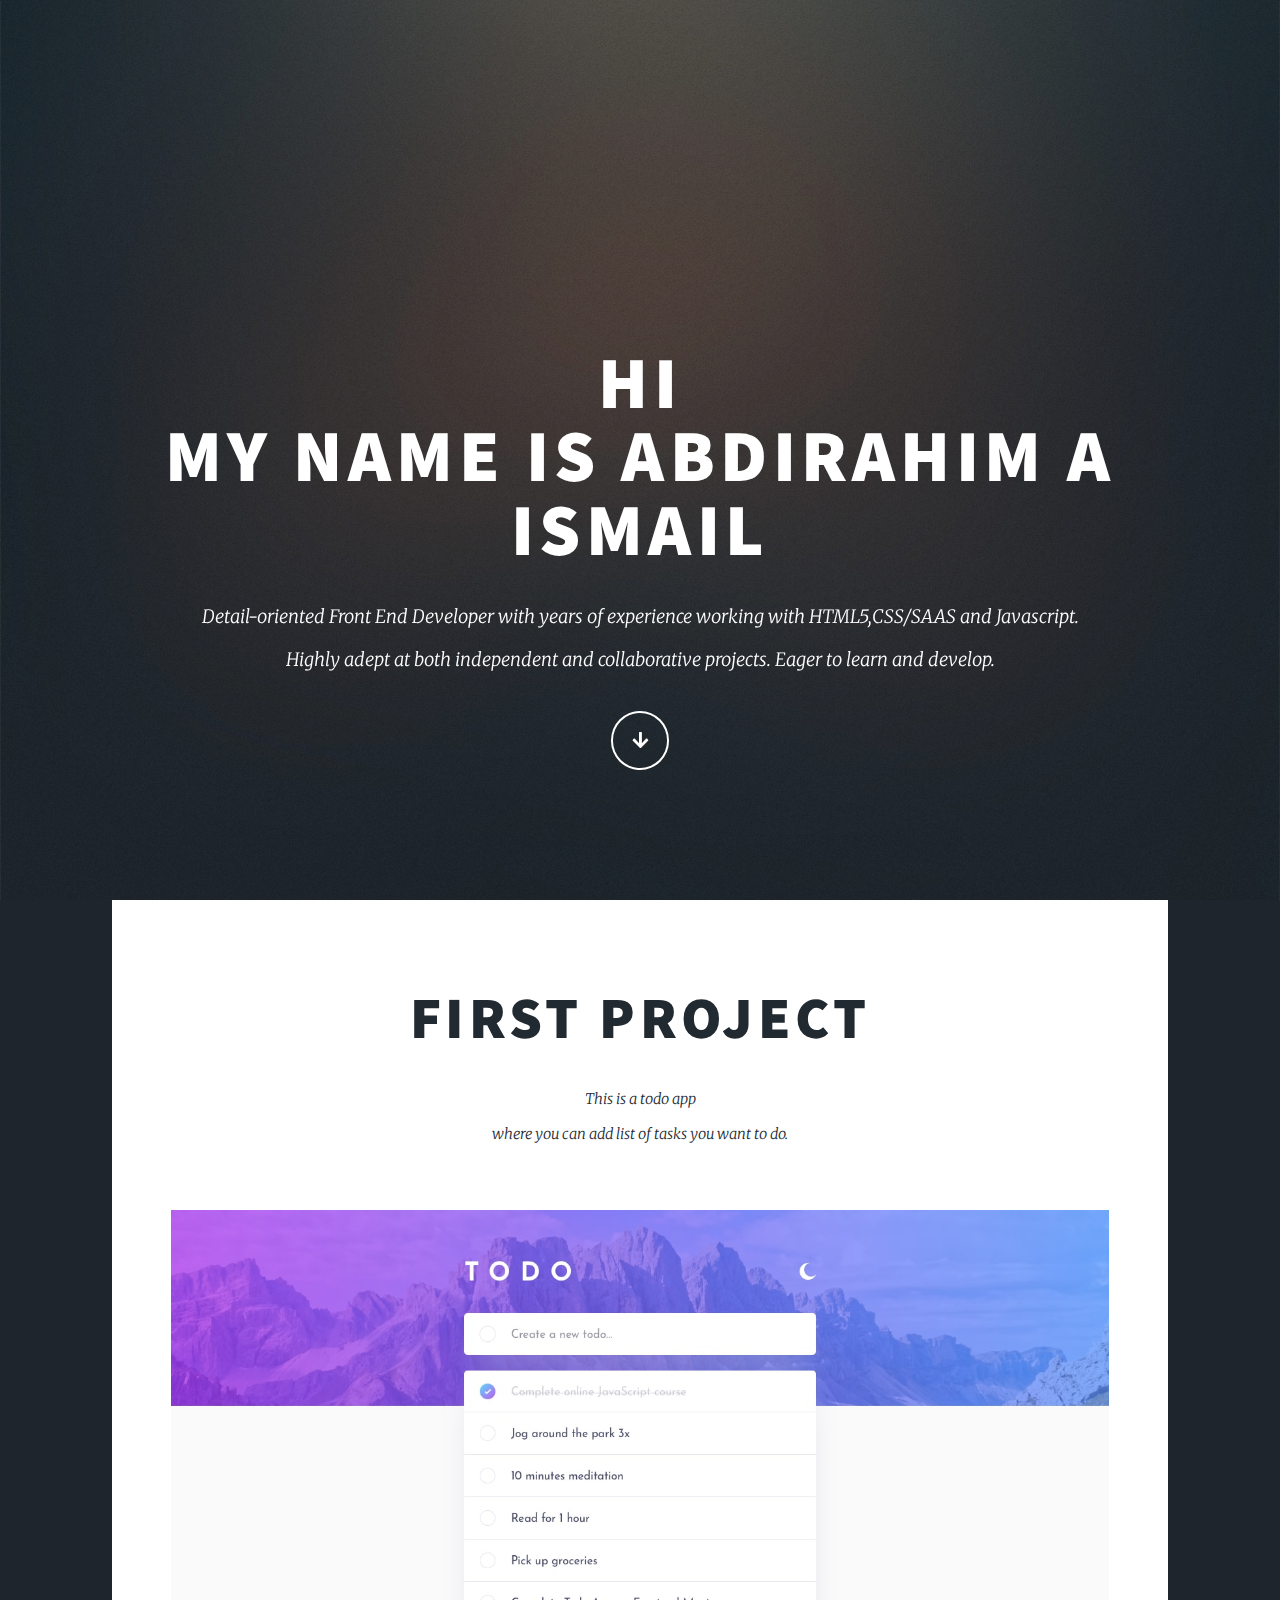
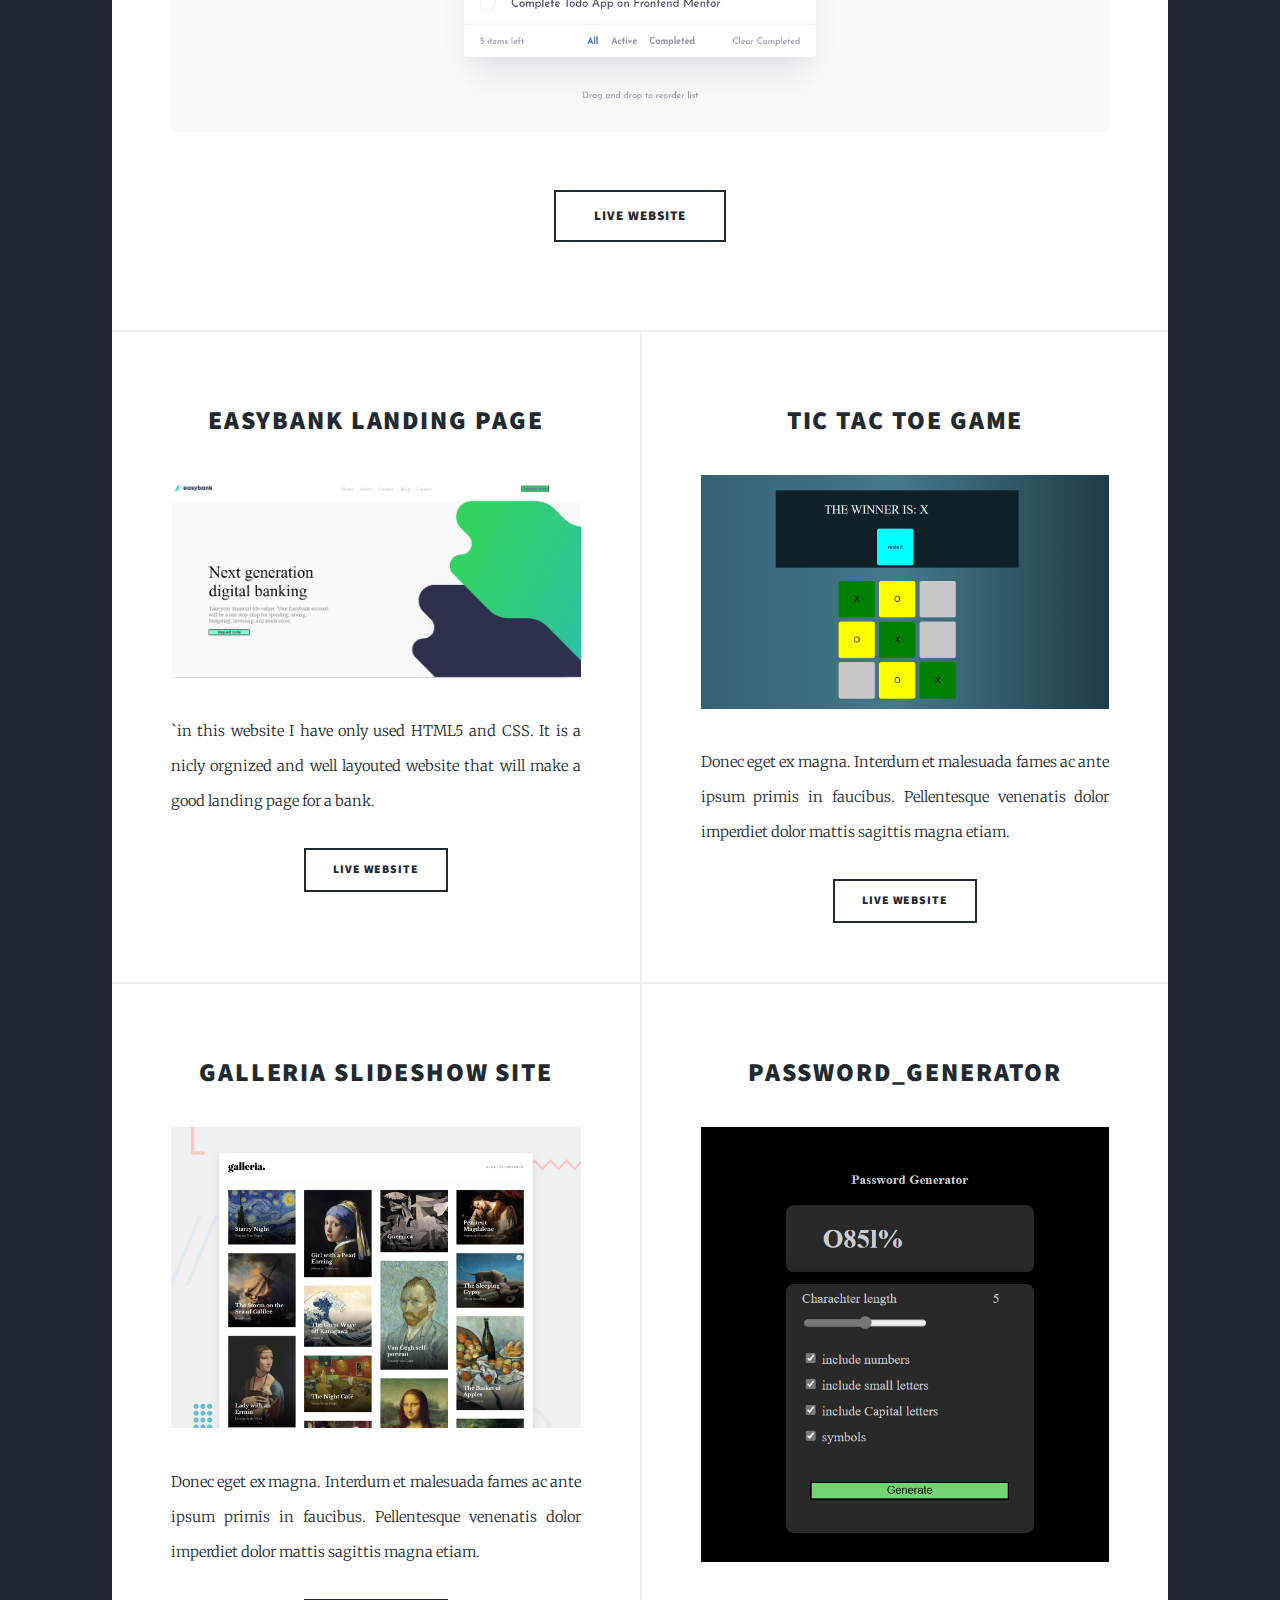
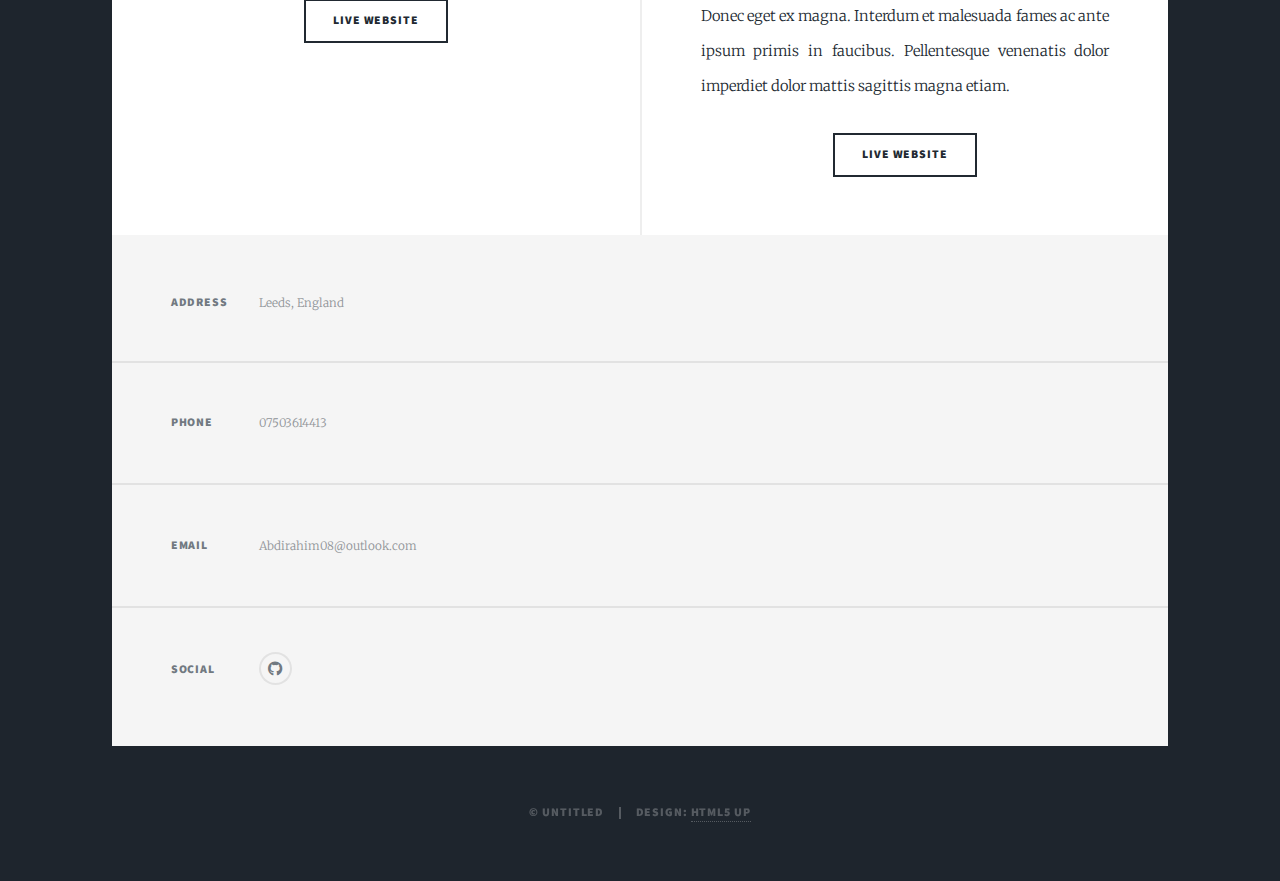
==== index.html @ bfe66432 "first comment" ====
<!DOCTYPE HTML>

<html>
	<head>
		<title>Abdirahim protfolio</title>
		<meta charset="utf-8" />
		<meta name="viewport" content="width=device-width, initial-scale=1, user-scalable=no" />
		<link rel="stylesheet" href="assets/css/main.css" />
		<noscript><link rel="stylesheet" href="assets/css/noscript.css" /></noscript>
		<link rel="stylesheet" href="/galleria-slideshow-site/lightbox.min.css">
		<script src="/galleria-slideshow-site/lightbox-plus-jquery.min.js"></script>
	</head>
	<body class="is-preload">

		<!-- Wrapper -->
			<div id="wrapper" class="fade-in">

				<!-- Intro -->
					<div id="intro">
						<h1>Hi<br/> my name is Abdirahim A Ismail
						</h1>
						<p> Detail-oriented Front End Developer with years of experience working with HTML5,CSS/SAAS and Javascript.<br>
							Highly adept at both independent and collaborative projects. Eager to learn and develop.</p>
						<ul class="actions">
							<li><a href="#header" class="button icon solid solo fa-arrow-down scrolly">Continue</a></li>
						</ul>
					</div>

				<!-- Header -->
					<header id="header">
						<a href="index.html" class="logo">Personal Project</a>
					</header>

				<!-- Nav -->
					<!-- <nav id="nav">
						<ul class="links">
							<li class="active"><a href="index.html">This is Massively</a></li>
							
						</ul>
						<ul class="icons">
							
							<li><a href="#" class="icon brands fa-github"><span class="label">GitHub</span></a></li>
						</ul>
					</nav> -->

				<!-- Main -->
					<div id="main">

						<!-- Featured Post -->
							<article class="post featured">
								<header class="major">
									
									<h2><a href= "/Todolist-app/index.html">First Project</a></h2>
									<p>This is a todo app <br> where you can add list of tasks you want to do.
										</p>
								</header>
								<a href= "/Todolist-app/index.html" class="image main"><img src="/Todolist-app/design/desktop-design-light.jpg" alt="" /></a>
								<ul class="actions special">
									<li><a href="/Todolist-app/index.html" class="button large">LIVE WEBSITE</a></li>
								</ul>
							</article>

						<!-- Posts -->
							<section class="posts">
								<article>
									<header>
										<span class="date"></span>
										<h2><a href="/easybank-landing-page-master/index.html">Easybank landing page</a></h2>
									</header>
									<a href="/easybank-landing-page-master/index.html" class="image fit"><img src="/easybanl-landing-img.png" alt="" /></a>
									<p>`in this website I have only used HTML5 and CSS. It is a nicly orgnized and well layouted website that will make a good landing page for a bank.</p>
									<ul class="actions special">
										<li><a href="/easybank-landing-page-master/index.html" class="button">LIVE WEBSITE</a></li>
									</ul>
								</article>

								<article>
									<header>
										<span class="date"></span>
										<h2><a href="/Tic-tac-toe/index.html">TIC TAC TOE GAME</a></h2>
									</header>
									<a href="/Tic-tac-toe/index.html" class="image fit"><img src="/tic-tac-toe-img.png" alt="" /></a>
									<p>Donec eget ex magna. Interdum et malesuada fames ac ante ipsum primis in faucibus. Pellentesque venenatis dolor imperdiet dolor mattis sagittis magna etiam.</p>
									<ul class="actions special">
										<li><a href="/Tic-tac-toe/index.html" class="button">LIVE WEBSITE</a></li>
									</ul>
								</article>

								<article>
									<header>
										<span class="date"></span>
										<h2><a href="/galleria-slideshow-site/galleria-slideshow-site/starter-code/index.html"> galleria slideshow site
										</a></h2>
									</header>
									<a href="/galleria-slideshow-site/galleria-slideshow-site/starter-code/index.html" class="image fit"><img src="/galleria-slideshow-site/galleria-slideshow-site/preview.jpg" alt="" /></a>
									<p>Donec eget ex magna. Interdum et malesuada fames ac ante ipsum primis in faucibus. Pellentesque venenatis dolor imperdiet dolor mattis sagittis magna etiam.</p>
									<ul class="actions special">
										<li><a href="/galleria-slideshow-site/galleria-slideshow-site/starter-code/index.html" class="button">LIVE WEBSITE</a></li>
									</ul>
								</article>
								<article>
									<header>
										<span class="date"></span>
										<h2><a href="/Password_Generator/index.html">Password_Generator</a></h2>
									</header>
									<a href="/Password_Generator/index.html" class="image fit"><img src="/passwordgen_img.png" alt="" /></a>
									<p>Donec eget ex magna. Interdum et malesuada fames ac ante ipsum primis in faucibus. Pellentesque venenatis dolor imperdiet dolor mattis sagittis magna etiam.</p>
									<ul class="actions special">
										<li><a href="/Password_Generator/index.html" class="button">LIVE WEBSITE</a></li>
									</ul>
								</article>
								<!-- <article>
									<header>
										<span class="date">April 11, 2017</span>
										<h2><a href="#">Odio magna<br />
										sed consectetur</a></h2>
									</header>
									<a href="#" class="image fit"><img src="images/pic06.jpg" alt="" /></a>
									<p>Donec eget ex magna. Interdum et malesuada fames ac ante ipsum primis in faucibus. Pellentesque venenatis dolor imperdiet dolor mattis sagittis magna etiam.</p>
									<ul class="actions special">
										<li><a href="#" class="button">LIVE WEBSITE</a></li>
									</ul>
								</article>
								<article>
									<header>
										<span class="date">April 7, 2017</span>
										<h2><a href="#">Augue lorem<br />
										primis vestibulum</a></h2>
									</header>
									<a href="#" class="image fit"><img src="images/pic07.jpg" alt="" /></a>
									<p>Donec eget ex magna. Interdum et malesuada fames ac ante ipsum primis in faucibus. Pellentesque venenatis dolor imperdiet dolor mattis sagittis magna etiam.</p>
									<ul class="actions special">
										<li><a href="#" class="button">LIVE WEBSITE</a></li>
									</ul>
								</article> -->
							</section>

						

					</div>

				<!-- Footer -->
					<footer id="footer">
						
						<section class="split contact">
							<section class="alt">
								<h3>Address</h3>
								<p>Leeds, England</p>
							</section>
							<section>
								<h3>Phone</h3>
								<p>07503614413</p>
							</section>
							<section>
								<h3>Email</h3>
								<p>Abdirahim08@outlook.com</p>
							</section>
							<section>
								<h3>Social</h3>
								<ul class="icons alt">
									<li><a href="#" class="icon brands alt fa-github"><span class="label">GitHub</span></a></li>
								</ul>
							</section>
						</section>
					</footer>

				<!-- Copyright -->
					<div id="copyright">
						<ul><li>&copy; Untitled</li><li>Design: <a href="https://html5up.net">HTML5 UP</a></li></ul>
					</div>

			</div>

		<!-- Scripts -->
			<script src="assets/js/jquery.min.js"></script>
			<script src="assets/js/jquery.scrollex.min.js"></script>
			<script src="assets/js/jquery.scrolly.min.js"></script>
			<script src="assets/js/browser.min.js"></script>
			<script src="assets/js/breakpoints.min.js"></script>
			<script src="assets/js/util.js"></script>
			<script src="assets/js/main.js"></script>

	</body>
</html>
---- assets/css/main.css ----
@import url(fontawesome-all.min.css);
@import url("https://fonts.googleapis.com/css?family=Merriweather:300,700,300italic,700italic|Source+Sans+Pro:900");

/*
	Massively by HTML5 UP
	html5up.net | @ajlkn
	Free for personal and commercial use under the CCA 3.0 license (html5up.net/license)
*/

html, body, div, span, applet, object,
iframe, h1, h2, h3, h4, h5, h6, p, blockquote,
pre, a, abbr, acronym, address, big, cite,
code, del, dfn, em, img, ins, kbd, q, s, samp,
small, strike, strong, sub, sup, tt, var, b,
u, i, center, dl, dt, dd, ol, ul, li, fieldset,
form, label, legend, table, caption, tbody,
tfoot, thead, tr, th, td, article, aside,
canvas, details, embed, figure, figcaption,
footer, header, hgroup, menu, nav, output, ruby,
section, summary, time, mark, audio, video {
	margin: 0;
	padding: 0;
	border: 0;
	font-size: 100%;
	font: inherit;
	vertical-align: baseline;}

article, aside, details, figcaption, figure,
footer, header, hgroup, menu, nav, section {
	display: block;}

body {
	line-height: 1;
}

ol, ul {
	list-style: none;
}

blockquote, q {
	quotes: none;
}

	blockquote:before, blockquote:after, q:before, q:after {
		content: '';
		content: none;
	}

table {
	border-collapse: collapse;
	border-spacing: 0;
}

body {
	-webkit-text-size-adjust: none;
}

mark {
	background-color: transparent;
	color: inherit;
}

input::-moz-focus-inner {
	border: 0;
	padding: 0;
}

input, select, textarea {
	-moz-appearance: none;
	-webkit-appearance: none;
	-ms-appearance: none;
	appearance: none;
}

/* Basic */

	@-ms-viewport {
		width: device-width;
	}

	body {
		-ms-overflow-style: scrollbar;
	}

	@media screen and (max-width: 480px) {

		html, body {
			min-width: 320px;
		}

	}

	html {
		box-sizing: border-box;
	}

	*, *:before, *:after {
		box-sizing: inherit;
	}

	body {
		background-color: #1e252d;
	}

		body.is-preload *, body.is-preload *:before, body.is-preload *:after {
			-moz-animation: none !important;
			-webkit-animation: none !important;
			-ms-animation: none !important;
			animation: none !important;
			-moz-transition: none !important;
			-webkit-transition: none !important;
			-ms-transition: none !important;
			transition: none !important;
		}

/* Type */

	html {
		font-size: 16pt;
	}

		@media screen and (max-width: 1680px) {

			html {
				font-size: 12pt;
			}

		}

		@media screen and (max-width: 1280px) {

			html {
				font-size: 11pt;
			}

		}

		@media screen and (max-width: 360px) {

			html {
				font-size: 10pt;
			}

		}

	body {
		color: #212931;
	}

	body, input, select, textarea {
		font-family: "Merriweather", Georgia, serif;
		font-weight: 300;
		font-size: 1rem;
		line-height: 2.375;
	}

	a {
		-moz-transition: color 0.2s ease-in-out, background-color 0.2s ease-in-out, border-color 0.2s ease-in-out, box-shadow 0.2s ease-in-out;
		-webkit-transition: color 0.2s ease-in-out, background-color 0.2s ease-in-out, border-color 0.2s ease-in-out, box-shadow 0.2s ease-in-out;
		-ms-transition: color 0.2s ease-in-out, background-color 0.2s ease-in-out, border-color 0.2s ease-in-out, box-shadow 0.2s ease-in-out;
		transition: color 0.2s ease-in-out, background-color 0.2s ease-in-out, border-color 0.2s ease-in-out, box-shadow 0.2s ease-in-out;
		border-bottom: dotted 1px;
		text-decoration: none;
	}

		a:hover {
			border-bottom-color: transparent;
		}

	strong, b {
		font-weight: 600;
	}

	em, i {
		font-style: italic;
	}

	p {
		text-align: justify;
		margin: 0 0 2rem 0;
	}

	h1, h2, h3, h4, h5, h6 {
		font-family: "Source Sans Pro", Helvetica, sans-serif;
		font-weight: 900;
		line-height: 1.5;
		letter-spacing: 0.075em;
		text-transform: uppercase;
		margin: 0 0 1rem 0;
	}

		h1 a, h2 a, h3 a, h4 a, h5 a, h6 a {
			border-bottom: 0;
			color: inherit;
			text-decoration: none;
		}

	h1 {
		font-size: 4rem;
		line-height: 1.1;
		margin: 0 0 2rem 0;
	}

	h2 {
		font-size: 1.75rem;
		line-height: 1.3;
		margin: 0 0 1.5rem 0;
	}

	h3 {
		font-size: 1.25rem;
		margin: 0 0 1.5rem 0;
	}

	h4 {
		font-size: 1rem;
	}

	h5 {
		font-size: 0.9rem;
	}

	h6 {
		font-size: 0.8rem;
	}

	sub {
		font-size: 0.8rem;
		position: relative;
		top: 0.5rem;
	}

	sup {
		font-size: 0.8rem;
		position: relative;
		top: -0.5rem;
	}

	blockquote {
		border-left: solid 4px;
		font-style: italic;
		margin: 0 0 2rem 0;
		padding: 0.5rem 0 0.5rem 2rem;
	}

	code {
		border: solid 2px;
		font-family: "Courier New", monospace;
		font-size: 0.9rem;
		margin: 0 0.25rem;
		padding: 0.25rem 0.65rem;
	}

	pre {
		-webkit-overflow-scrolling: touch;
		font-family: "Courier New", monospace;
		font-size: 0.9rem;
		margin: 0 0 2rem 0;
	}

		pre code {
			display: block;
			line-height: 1.75;
			padding: 1rem 1.5rem;
			overflow-x: auto;
		}

	hr {
		border: 0;
		border-bottom: solid 2px;
		margin: 3rem 0;
	}

		hr.major {
			margin: 5rem 0;
		}

	.align-left {
		text-align: left;
	}

	.align-center {
		text-align: center;
	}

	.align-right {
		text-align: right;
	}

	input, select, textarea {
		color: #212931;
	}

	a {
		color: #212931;
		border-bottom-color: rgba(33, 41, 49, 0.5);
	}

		a:hover {
			border-bottom-color: transparent;
			color: #18bfef !important;
		}

	strong, b {
		color: #212931;
	}

	h1, h2, h3, h4, h5, h6 {
		color: #212931;
	}

	blockquote {
		border-left-color: #eeeeee;
	}

	code {
		background: rgba(220, 220, 220, 0.25);
		border-color: #eeeeee;
	}

	hr {
		border-bottom-color: #eeeeee;
	}

/* Row */

	.row {
		display: flex;
		flex-wrap: wrap;
		box-sizing: border-box;
		align-items: stretch;
	}

		.row > * {
			box-sizing: border-box;
		}

		.row.gtr-uniform > * > :last-child {
			margin-bottom: 0;
		}

		.row.aln-left {
			justify-content: flex-start;
		}

		.row.aln-center {
			justify-content: center;
		}

		.row.aln-right {
			justify-content: flex-end;
		}

		.row.aln-top {
			align-items: flex-start;
		}

		.row.aln-middle {
			align-items: center;
		}

		.row.aln-bottom {
			align-items: flex-end;
		}

		.row > .imp {
			order: -1;
		}

		.row > .col-1 {
			width: 8.33333%;
		}

		.row > .off-1 {
			margin-left: 8.33333%;
		}

		.row > .col-2 {
			width: 16.66667%;
		}

		.row > .off-2 {
			margin-left: 16.66667%;
		}

		.row > .col-3 {
			width: 25%;
		}

		.row > .off-3 {
			margin-left: 25%;
		}

		.row > .col-4 {
			width: 33.33333%;
		}

		.row > .off-4 {
			margin-left: 33.33333%;
		}

		.row > .col-5 {
			width: 41.66667%;
		}

		.row > .off-5 {
			margin-left: 41.66667%;
		}

		.row > .col-6 {
			width: 50%;
		}

		.row > .off-6 {
			margin-left: 50%;
		}

		.row > .col-7 {
			width: 58.33333%;
		}

		.row > .off-7 {
			margin-left: 58.33333%;
		}

		.row > .col-8 {
			width: 66.66667%;
		}

		.row > .off-8 {
			margin-left: 66.66667%;
		}

		.row > .col-9 {
			width: 75%;
		}

		.row > .off-9 {
			margin-left: 75%;
		}

		.row > .col-10 {
			width: 83.33333%;
		}

		.row > .off-10 {
			margin-left: 83.33333%;
		}

		.row > .col-11 {
			width: 91.66667%;
		}

		.row > .off-11 {
			margin-left: 91.66667%;
		}

		.row > .col-12 {
			width: 100%;
		}

		.row > .off-12 {
			margin-left: 100%;
		}

		.row.gtr-0 {
			margin-top: 0;
			margin-left: 0rem;
		}

			.row.gtr-0 > * {
				padding: 0 0 0 0rem;
			}

			.row.gtr-0.gtr-uniform {
				margin-top: 0rem;
			}

				.row.gtr-0.gtr-uniform > * {
					padding-top: 0rem;
				}

		.row.gtr-25 {
			margin-top: 0;
			margin-left: -0.375rem;
		}

			.row.gtr-25 > * {
				padding: 0 0 0 0.375rem;
			}

			.row.gtr-25.gtr-uniform {
				margin-top: -0.375rem;
			}

				.row.gtr-25.gtr-uniform > * {
					padding-top: 0.375rem;
				}

		.row.gtr-50 {
			margin-top: 0;
			margin-left: -0.75rem;
		}

			.row.gtr-50 > * {
				padding: 0 0 0 0.75rem;
			}

			.row.gtr-50.gtr-uniform {
				margin-top: -0.75rem;
			}

				.row.gtr-50.gtr-uniform > * {
					padding-top: 0.75rem;
				}

		.row {
			margin-top: 0;
			margin-left: -1.5rem;
		}

			.row > * {
				padding: 0 0 0 1.5rem;
			}

			.row.gtr-uniform {
				margin-top: -1.5rem;
			}

				.row.gtr-uniform > * {
					padding-top: 1.5rem;
				}

		.row.gtr-150 {
			margin-top: 0;
			margin-left: -2.25rem;
		}

			.row.gtr-150 > * {
				padding: 0 0 0 2.25rem;
			}

			.row.gtr-150.gtr-uniform {
				margin-top: -2.25rem;
			}

				.row.gtr-150.gtr-uniform > * {
					padding-top: 2.25rem;
				}

		.row.gtr-200 {
			margin-top: 0;
			margin-left: -3rem;
		}

			.row.gtr-200 > * {
				padding: 0 0 0 3rem;
			}

			.row.gtr-200.gtr-uniform {
				margin-top: -3rem;
			}

				.row.gtr-200.gtr-uniform > * {
					padding-top: 3rem;
				}

		@media screen and (max-width: 1680px) {

			.row {
				display: flex;
				flex-wrap: wrap;
				box-sizing: border-box;
				align-items: stretch;
			}

				.row > * {
					box-sizing: border-box;
				}

				.row.gtr-uniform > * > :last-child {
					margin-bottom: 0;
				}

				.row.aln-left {
					justify-content: flex-start;
				}

				.row.aln-center {
					justify-content: center;
				}

				.row.aln-right {
					justify-content: flex-end;
				}

				.row.aln-top {
					align-items: flex-start;
				}

				.row.aln-middle {
					align-items: center;
				}

				.row.aln-bottom {
					align-items: flex-end;
				}

				.row > .imp-xlarge {
					order: -1;
				}

				.row > .col-1-xlarge {
					width: 8.33333%;
				}

				.row > .off-1-xlarge {
					margin-left: 8.33333%;
				}

				.row > .col-2-xlarge {
					width: 16.66667%;
				}

				.row > .off-2-xlarge {
					margin-left: 16.66667%;
				}

				.row > .col-3-xlarge {
					width: 25%;
				}

				.row > .off-3-xlarge {
					margin-left: 25%;
				}

				.row > .col-4-xlarge {
					width: 33.33333%;
				}

				.row > .off-4-xlarge {
					margin-left: 33.33333%;
				}

				.row > .col-5-xlarge {
					width: 41.66667%;
				}

				.row > .off-5-xlarge {
					margin-left: 41.66667%;
				}

				.row > .col-6-xlarge {
					width: 50%;
				}

				.row > .off-6-xlarge {
					margin-left: 50%;
				}

				.row > .col-7-xlarge {
					width: 58.33333%;
				}

				.row > .off-7-xlarge {
					margin-left: 58.33333%;
				}

				.row > .col-8-xlarge {
					width: 66.66667%;
				}

				.row > .off-8-xlarge {
					margin-left: 66.66667%;
				}

				.row > .col-9-xlarge {
					width: 75%;
				}

				.row > .off-9-xlarge {
					margin-left: 75%;
				}

				.row > .col-10-xlarge {
					width: 83.33333%;
				}

				.row > .off-10-xlarge {
					margin-left: 83.33333%;
				}

				.row > .col-11-xlarge {
					width: 91.66667%;
				}

				.row > .off-11-xlarge {
					margin-left: 91.66667%;
				}

				.row > .col-12-xlarge {
					width: 100%;
				}

				.row > .off-12-xlarge {
					margin-left: 100%;
				}

				.row.gtr-0 {
					margin-top: 0;
					margin-left: 0rem;
				}

					.row.gtr-0 > * {
						padding: 0 0 0 0rem;
					}

					.row.gtr-0.gtr-uniform {
						margin-top: 0rem;
					}

						.row.gtr-0.gtr-uniform > * {
							padding-top: 0rem;
						}

				.row.gtr-25 {
					margin-top: 0;
					margin-left: -0.375rem;
				}

					.row.gtr-25 > * {
						padding: 0 0 0 0.375rem;
					}

					.row.gtr-25.gtr-uniform {
						margin-top: -0.375rem;
					}

						.row.gtr-25.gtr-uniform > * {
							padding-top: 0.375rem;
						}

				.row.gtr-50 {
					margin-top: 0;
					margin-left: -0.75rem;
				}

					.row.gtr-50 > * {
						padding: 0 0 0 0.75rem;
					}

					.row.gtr-50.gtr-uniform {
						margin-top: -0.75rem;
					}

						.row.gtr-50.gtr-uniform > * {
							padding-top: 0.75rem;
						}

				.row {
					margin-top: 0;
					margin-left: -1.5rem;
				}

					.row > * {
						padding: 0 0 0 1.5rem;
					}

					.row.gtr-uniform {
						margin-top: -1.5rem;
					}

						.row.gtr-uniform > * {
							padding-top: 1.5rem;
						}

				.row.gtr-150 {
					margin-top: 0;
					margin-left: -2.25rem;
				}

					.row.gtr-150 > * {
						padding: 0 0 0 2.25rem;
					}

					.row.gtr-150.gtr-uniform {
						margin-top: -2.25rem;
					}

						.row.gtr-150.gtr-uniform > * {
							padding-top: 2.25rem;
						}

				.row.gtr-200 {
					margin-top: 0;
					margin-left: -3rem;
				}

					.row.gtr-200 > * {
						padding: 0 0 0 3rem;
					}

					.row.gtr-200.gtr-uniform {
						margin-top: -3rem;
					}

						.row.gtr-200.gtr-uniform > * {
							padding-top: 3rem;
						}

		}

		@media screen and (max-width: 1280px) {

			.row {
				display: flex;
				flex-wrap: wrap;
				box-sizing: border-box;
				align-items: stretch;
			}

				.row > * {
					box-sizing: border-box;
				}

				.row.gtr-uniform > * > :last-child {
					margin-bottom: 0;
				}

				.row.aln-left {
					justify-content: flex-start;
				}

				.row.aln-center {
					justify-content: center;
				}

				.row.aln-right {
					justify-content: flex-end;
				}

				.row.aln-top {
					align-items: flex-start;
				}

				.row.aln-middle {
					align-items: center;
				}

				.row.aln-bottom {
					align-items: flex-end;
				}

				.row > .imp-large {
					order: -1;
				}

				.row > .col-1-large {
					width: 8.33333%;
				}

				.row > .off-1-large {
					margin-left: 8.33333%;
				}

				.row > .col-2-large {
					width: 16.66667%;
				}

				.row > .off-2-large {
					margin-left: 16.66667%;
				}

				.row > .col-3-large {
					width: 25%;
				}

				.row > .off-3-large {
					margin-left: 25%;
				}

				.row > .col-4-large {
					width: 33.33333%;
				}

				.row > .off-4-large {
					margin-left: 33.33333%;
				}

				.row > .col-5-large {
					width: 41.66667%;
				}

				.row > .off-5-large {
					margin-left: 41.66667%;
				}

				.row > .col-6-large {
					width: 50%;
				}

				.row > .off-6-large {
					margin-left: 50%;
				}

				.row > .col-7-large {
					width: 58.33333%;
				}

				.row > .off-7-large {
					margin-left: 58.33333%;
				}

				.row > .col-8-large {
					width: 66.66667%;
				}

				.row > .off-8-large {
					margin-left: 66.66667%;
				}

				.row > .col-9-large {
					width: 75%;
				}

				.row > .off-9-large {
					margin-left: 75%;
				}

				.row > .col-10-large {
					width: 83.33333%;
				}

				.row > .off-10-large {
					margin-left: 83.33333%;
				}

				.row > .col-11-large {
					width: 91.66667%;
				}

				.row > .off-11-large {
					margin-left: 91.66667%;
				}

				.row > .col-12-large {
					width: 100%;
				}

				.row > .off-12-large {
					margin-left: 100%;
				}

				.row.gtr-0 {
					margin-top: 0;
					margin-left: 0rem;
				}

					.row.gtr-0 > * {
						padding: 0 0 0 0rem;
					}

					.row.gtr-0.gtr-uniform {
						margin-top: 0rem;
					}

						.row.gtr-0.gtr-uniform > * {
							padding-top: 0rem;
						}

				.row.gtr-25 {
					margin-top: 0;
					margin-left: -0.375rem;
				}

					.row.gtr-25 > * {
						padding: 0 0 0 0.375rem;
					}

					.row.gtr-25.gtr-uniform {
						margin-top: -0.375rem;
					}

						.row.gtr-25.gtr-uniform > * {
							padding-top: 0.375rem;
						}

				.row.gtr-50 {
					margin-top: 0;
					margin-left: -0.75rem;
				}

					.row.gtr-50 > * {
						padding: 0 0 0 0.75rem;
					}

					.row.gtr-50.gtr-uniform {
						margin-top: -0.75rem;
					}

						.row.gtr-50.gtr-uniform > * {
							padding-top: 0.75rem;
						}

				.row {
					margin-top: 0;
					margin-left: -1.5rem;
				}

					.row > * {
						padding: 0 0 0 1.5rem;
					}

					.row.gtr-uniform {
						margin-top: -1.5rem;
					}

						.row.gtr-uniform > * {
							padding-top: 1.5rem;
						}

				.row.gtr-150 {
					margin-top: 0;
					margin-left: -2.25rem;
				}

					.row.gtr-150 > * {
						padding: 0 0 0 2.25rem;
					}

					.row.gtr-150.gtr-uniform {
						margin-top: -2.25rem;
					}

						.row.gtr-150.gtr-uniform > * {
							padding-top: 2.25rem;
						}

				.row.gtr-200 {
					margin-top: 0;
					margin-left: -3rem;
				}

					.row.gtr-200 > * {
						padding: 0 0 0 3rem;
					}

					.row.gtr-200.gtr-uniform {
						margin-top: -3rem;
					}

						.row.gtr-200.gtr-uniform > * {
							padding-top: 3rem;
						}

		}

		@media screen and (max-width: 980px) {

			.row {
				display: flex;
				flex-wrap: wrap;
				box-sizing: border-box;
				align-items: stretch;
			}

				.row > * {
					box-sizing: border-box;
				}

				.row.gtr-uniform > * > :last-child {
					margin-bottom: 0;
				}

				.row.aln-left {
					justify-content: flex-start;
				}

				.row.aln-center {
					justify-content: center;
				}

				.row.aln-right {
					justify-content: flex-end;
				}

				.row.aln-top {
					align-items: flex-start;
				}

				.row.aln-middle {
					align-items: center;
				}

				.row.aln-bottom {
					align-items: flex-end;
				}

				.row > .imp-medium {
					order: -1;
				}

				.row > .col-1-medium {
					width: 8.33333%;
				}

				.row > .off-1-medium {
					margin-left: 8.33333%;
				}

				.row > .col-2-medium {
					width: 16.66667%;
				}

				.row > .off-2-medium {
					margin-left: 16.66667%;
				}

				.row > .col-3-medium {
					width: 25%;
				}

				.row > .off-3-medium {
					margin-left: 25%;
				}

				.row > .col-4-medium {
					width: 33.33333%;
				}

				.row > .off-4-medium {
					margin-left: 33.33333%;
				}

				.row > .col-5-medium {
					width: 41.66667%;
				}

				.row > .off-5-medium {
					margin-left: 41.66667%;
				}

				.row > .col-6-medium {
					width: 50%;
				}

				.row > .off-6-medium {
					margin-left: 50%;
				}

				.row > .col-7-medium {
					width: 58.33333%;
				}

				.row > .off-7-medium {
					margin-left: 58.33333%;
				}

				.row > .col-8-medium {
					width: 66.66667%;
				}

				.row > .off-8-medium {
					margin-left: 66.66667%;
				}

				.row > .col-9-medium {
					width: 75%;
				}

				.row > .off-9-medium {
					margin-left: 75%;
				}

				.row > .col-10-medium {
					width: 83.33333%;
				}

				.row > .off-10-medium {
					margin-left: 83.33333%;
				}

				.row > .col-11-medium {
					width: 91.66667%;
				}

				.row > .off-11-medium {
					margin-left: 91.66667%;
				}

				.row > .col-12-medium {
					width: 100%;
				}

				.row > .off-12-medium {
					margin-left: 100%;
				}

				.row.gtr-0 {
					margin-top: 0;
					margin-left: 0rem;
				}

					.row.gtr-0 > * {
						padding: 0 0 0 0rem;
					}

					.row.gtr-0.gtr-uniform {
						margin-top: 0rem;
					}

						.row.gtr-0.gtr-uniform > * {
							padding-top: 0rem;
						}

				.row.gtr-25 {
					margin-top: 0;
					margin-left: -0.375rem;
				}

					.row.gtr-25 > * {
						padding: 0 0 0 0.375rem;
					}

					.row.gtr-25.gtr-uniform {
						margin-top: -0.375rem;
					}

						.row.gtr-25.gtr-uniform > * {
							padding-top: 0.375rem;
						}

				.row.gtr-50 {
					margin-top: 0;
					margin-left: -0.75rem;
				}

					.row.gtr-50 > * {
						padding: 0 0 0 0.75rem;
					}

					.row.gtr-50.gtr-uniform {
						margin-top: -0.75rem;
					}

						.row.gtr-50.gtr-uniform > * {
							padding-top: 0.75rem;
						}

				.row {
					margin-top: 0;
					margin-left: -1.5rem;
				}

					.row > * {
						padding: 0 0 0 1.5rem;
					}

					.row.gtr-uniform {
						margin-top: -1.5rem;
					}

						.row.gtr-uniform > * {
							padding-top: 1.5rem;
						}

				.row.gtr-150 {
					margin-top: 0;
					margin-left: -2.25rem;
				}

					.row.gtr-150 > * {
						padding: 0 0 0 2.25rem;
					}

					.row.gtr-150.gtr-uniform {
						margin-top: -2.25rem;
					}

						.row.gtr-150.gtr-uniform > * {
							padding-top: 2.25rem;
						}

				.row.gtr-200 {
					margin-top: 0;
					margin-left: -3rem;
				}

					.row.gtr-200 > * {
						padding: 0 0 0 3rem;
					}

					.row.gtr-200.gtr-uniform {
						margin-top: -3rem;
					}

						.row.gtr-200.gtr-uniform > * {
							padding-top: 3rem;
						}

		}

		@media screen and (max-width: 736px) {

			.row {
				display: flex;
				flex-wrap: wrap;
				box-sizing: border-box;
				align-items: stretch;
			}

				.row > * {
					box-sizing: border-box;
				}

				.row.gtr-uniform > * > :last-child {
					margin-bottom: 0;
				}

				.row.aln-left {
					justify-content: flex-start;
				}

				.row.aln-center {
					justify-content: center;
				}

				.row.aln-right {
					justify-content: flex-end;
				}

				.row.aln-top {
					align-items: flex-start;
				}

				.row.aln-middle {
					align-items: center;
				}

				.row.aln-bottom {
					align-items: flex-end;
				}

				.row > .imp-small {
					order: -1;
				}

				.row > .col-1-small {
					width: 8.33333%;
				}

				.row > .off-1-small {
					margin-left: 8.33333%;
				}

				.row > .col-2-small {
					width: 16.66667%;
				}

				.row > .off-2-small {
					margin-left: 16.66667%;
				}

				.row > .col-3-small {
					width: 25%;
				}

				.row > .off-3-small {
					margin-left: 25%;
				}

				.row > .col-4-small {
					width: 33.33333%;
				}

				.row > .off-4-small {
					margin-left: 33.33333%;
				}

				.row > .col-5-small {
					width: 41.66667%;
				}

				.row > .off-5-small {
					margin-left: 41.66667%;
				}

				.row > .col-6-small {
					width: 50%;
				}

				.row > .off-6-small {
					margin-left: 50%;
				}

				.row > .col-7-small {
					width: 58.33333%;
				}

				.row > .off-7-small {
					margin-left: 58.33333%;
				}

				.row > .col-8-small {
					width: 66.66667%;
				}

				.row > .off-8-small {
					margin-left: 66.66667%;
				}

				.row > .col-9-small {
					width: 75%;
				}

				.row > .off-9-small {
					margin-left: 75%;
				}

				.row > .col-10-small {
					width: 83.33333%;
				}

				.row > .off-10-small {
					margin-left: 83.33333%;
				}

				.row > .col-11-small {
					width: 91.66667%;
				}

				.row > .off-11-small {
					margin-left: 91.66667%;
				}

				.row > .col-12-small {
					width: 100%;
				}

				.row > .off-12-small {
					margin-left: 100%;
				}

				.row.gtr-0 {
					margin-top: 0;
					margin-left: 0rem;
				}

					.row.gtr-0 > * {
						padding: 0 0 0 0rem;
					}

					.row.gtr-0.gtr-uniform {
						margin-top: 0rem;
					}

						.row.gtr-0.gtr-uniform > * {
							padding-top: 0rem;
						}

				.row.gtr-25 {
					margin-top: 0;
					margin-left: -0.375rem;
				}

					.row.gtr-25 > * {
						padding: 0 0 0 0.375rem;
					}

					.row.gtr-25.gtr-uniform {
						margin-top: -0.375rem;
					}

						.row.gtr-25.gtr-uniform > * {
							padding-top: 0.375rem;
						}

				.row.gtr-50 {
					margin-top: 0;
					margin-left: -0.75rem;
				}

					.row.gtr-50 > * {
						padding: 0 0 0 0.75rem;
					}

					.row.gtr-50.gtr-uniform {
						margin-top: -0.75rem;
					}

						.row.gtr-50.gtr-uniform > * {
							padding-top: 0.75rem;
						}

				.row {
					margin-top: 0;
					margin-left: -1.5rem;
				}

					.row > * {
						padding: 0 0 0 1.5rem;
					}

					.row.gtr-uniform {
						margin-top: -1.5rem;
					}

						.row.gtr-uniform > * {
							padding-top: 1.5rem;
						}

				.row.gtr-150 {
					margin-top: 0;
					margin-left: -2.25rem;
				}

					.row.gtr-150 > * {
						padding: 0 0 0 2.25rem;
					}

					.row.gtr-150.gtr-uniform {
						margin-top: -2.25rem;
					}

						.row.gtr-150.gtr-uniform > * {
							padding-top: 2.25rem;
						}

				.row.gtr-200 {
					margin-top: 0;
					margin-left: -3rem;
				}

					.row.gtr-200 > * {
						padding: 0 0 0 3rem;
					}

					.row.gtr-200.gtr-uniform {
						margin-top: -3rem;
					}

						.row.gtr-200.gtr-uniform > * {
							padding-top: 3rem;
						}

		}

		@media screen and (max-width: 480px) {

			.row {
				display: flex;
				flex-wrap: wrap;
				box-sizing: border-box;
				align-items: stretch;
			}

				.row > * {
					box-sizing: border-box;
				}

				.row.gtr-uniform > * > :last-child {
					margin-bottom: 0;
				}

				.row.aln-left {
					justify-content: flex-start;
				}

				.row.aln-center {
					justify-content: center;
				}

				.row.aln-right {
					justify-content: flex-end;
				}

				.row.aln-top {
					align-items: flex-start;
				}

				.row.aln-middle {
					align-items: center;
				}

				.row.aln-bottom {
					align-items: flex-end;
				}

				.row > .imp-xsmall {
					order: -1;
				}

				.row > .col-1-xsmall {
					width: 8.33333%;
				}

				.row > .off-1-xsmall {
					margin-left: 8.33333%;
				}

				.row > .col-2-xsmall {
					width: 16.66667%;
				}

				.row > .off-2-xsmall {
					margin-left: 16.66667%;
				}

				.row > .col-3-xsmall {
					width: 25%;
				}

				.row > .off-3-xsmall {
					margin-left: 25%;
				}

				.row > .col-4-xsmall {
					width: 33.33333%;
				}

				.row > .off-4-xsmall {
					margin-left: 33.33333%;
				}

				.row > .col-5-xsmall {
					width: 41.66667%;
				}

				.row > .off-5-xsmall {
					margin-left: 41.66667%;
				}

				.row > .col-6-xsmall {
					width: 50%;
				}

				.row > .off-6-xsmall {
					margin-left: 50%;
				}

				.row > .col-7-xsmall {
					width: 58.33333%;
				}

				.row > .off-7-xsmall {
					margin-left: 58.33333%;
				}

				.row > .col-8-xsmall {
					width: 66.66667%;
				}

				.row > .off-8-xsmall {
					margin-left: 66.66667%;
				}

				.row > .col-9-xsmall {
					width: 75%;
				}

				.row > .off-9-xsmall {
					margin-left: 75%;
				}

				.row > .col-10-xsmall {
					width: 83.33333%;
				}

				.row > .off-10-xsmall {
					margin-left: 83.33333%;
				}

				.row > .col-11-xsmall {
					width: 91.66667%;
				}

				.row > .off-11-xsmall {
					margin-left: 91.66667%;
				}

				.row > .col-12-xsmall {
					width: 100%;
				}

				.row > .off-12-xsmall {
					margin-left: 100%;
				}

				.row.gtr-0 {
					margin-top: 0;
					margin-left: 0rem;
				}

					.row.gtr-0 > * {
						padding: 0 0 0 0rem;
					}

					.row.gtr-0.gtr-uniform {
						margin-top: 0rem;
					}

						.row.gtr-0.gtr-uniform > * {
							padding-top: 0rem;
						}

				.row.gtr-25 {
					margin-top: 0;
					margin-left: -0.375rem;
				}

					.row.gtr-25 > * {
						padding: 0 0 0 0.375rem;
					}

					.row.gtr-25.gtr-uniform {
						margin-top: -0.375rem;
					}

						.row.gtr-25.gtr-uniform > * {
							padding-top: 0.375rem;
						}

				.row.gtr-50 {
					margin-top: 0;
					margin-left: -0.75rem;
				}

					.row.gtr-50 > * {
						padding: 0 0 0 0.75rem;
					}

					.row.gtr-50.gtr-uniform {
						margin-top: -0.75rem;
					}

						.row.gtr-50.gtr-uniform > * {
							padding-top: 0.75rem;
						}

				.row {
					margin-top: 0;
					margin-left: -1.5rem;
				}

					.row > * {
						padding: 0 0 0 1.5rem;
					}

					.row.gtr-uniform {
						margin-top: -1.5rem;
					}

						.row.gtr-uniform > * {
							padding-top: 1.5rem;
						}

				.row.gtr-150 {
					margin-top: 0;
					margin-left: -2.25rem;
				}

					.row.gtr-150 > * {
						padding: 0 0 0 2.25rem;
					}

					.row.gtr-150.gtr-uniform {
						margin-top: -2.25rem;
					}

						.row.gtr-150.gtr-uniform > * {
							padding-top: 2.25rem;
						}

				.row.gtr-200 {
					margin-top: 0;
					margin-left: -3rem;
				}

					.row.gtr-200 > * {
						padding: 0 0 0 3rem;
					}

					.row.gtr-200.gtr-uniform {
						margin-top: -3rem;
					}

						.row.gtr-200.gtr-uniform > * {
							padding-top: 3rem;
						}

		}

		@media screen and (max-width: 360px) {

			.row {
				display: flex;
				flex-wrap: wrap;
				box-sizing: border-box;
				align-items: stretch;
			}

				.row > * {
					box-sizing: border-box;
				}

				.row.gtr-uniform > * > :last-child {
					margin-bottom: 0;
				}

				.row.aln-left {
					justify-content: flex-start;
				}

				.row.aln-center {
					justify-content: center;
				}

				.row.aln-right {
					justify-content: flex-end;
				}

				.row.aln-top {
					align-items: flex-start;
				}

				.row.aln-middle {
					align-items: center;
				}

				.row.aln-bottom {
					align-items: flex-end;
				}

				.row > .imp-xxsmall {
					order: -1;
				}

				.row > .col-1-xxsmall {
					width: 8.33333%;
				}

				.row > .off-1-xxsmall {
					margin-left: 8.33333%;
				}

				.row > .col-2-xxsmall {
					width: 16.66667%;
				}

				.row > .off-2-xxsmall {
					margin-left: 16.66667%;
				}

				.row > .col-3-xxsmall {
					width: 25%;
				}

				.row > .off-3-xxsmall {
					margin-left: 25%;
				}

				.row > .col-4-xxsmall {
					width: 33.33333%;
				}

				.row > .off-4-xxsmall {
					margin-left: 33.33333%;
				}

				.row > .col-5-xxsmall {
					width: 41.66667%;
				}

				.row > .off-5-xxsmall {
					margin-left: 41.66667%;
				}

				.row > .col-6-xxsmall {
					width: 50%;
				}

				.row > .off-6-xxsmall {
					margin-left: 50%;
				}

				.row > .col-7-xxsmall {
					width: 58.33333%;
				}

				.row > .off-7-xxsmall {
					margin-left: 58.33333%;
				}

				.row > .col-8-xxsmall {
					width: 66.66667%;
				}

				.row > .off-8-xxsmall {
					margin-left: 66.66667%;
				}

				.row > .col-9-xxsmall {
					width: 75%;
				}

				.row > .off-9-xxsmall {
					margin-left: 75%;
				}

				.row > .col-10-xxsmall {
					width: 83.33333%;
				}

				.row > .off-10-xxsmall {
					margin-left: 83.33333%;
				}

				.row > .col-11-xxsmall {
					width: 91.66667%;
				}

				.row > .off-11-xxsmall {
					margin-left: 91.66667%;
				}

				.row > .col-12-xxsmall {
					width: 100%;
				}

				.row > .off-12-xxsmall {
					margin-left: 100%;
				}

				.row.gtr-0 {
					margin-top: 0;
					margin-left: 0rem;
				}

					.row.gtr-0 > * {
						padding: 0 0 0 0rem;
					}

					.row.gtr-0.gtr-uniform {
						margin-top: 0rem;
					}

						.row.gtr-0.gtr-uniform > * {
							padding-top: 0rem;
						}

				.row.gtr-25 {
					margin-top: 0;
					margin-left: -0.375rem;
				}

					.row.gtr-25 > * {
						padding: 0 0 0 0.375rem;
					}

					.row.gtr-25.gtr-uniform {
						margin-top: -0.375rem;
					}

						.row.gtr-25.gtr-uniform > * {
							padding-top: 0.375rem;
						}

				.row.gtr-50 {
					margin-top: 0;
					margin-left: -0.75rem;
				}

					.row.gtr-50 > * {
						padding: 0 0 0 0.75rem;
					}

					.row.gtr-50.gtr-uniform {
						margin-top: -0.75rem;
					}

						.row.gtr-50.gtr-uniform > * {
							padding-top: 0.75rem;
						}

				.row {
					margin-top: 0;
					margin-left: -1.5rem;
				}

					.row > * {
						padding: 0 0 0 1.5rem;
					}

					.row.gtr-uniform {
						margin-top: -1.5rem;
					}

						.row.gtr-uniform > * {
							padding-top: 1.5rem;
						}

				.row.gtr-150 {
					margin-top: 0;
					margin-left: -2.25rem;
				}

					.row.gtr-150 > * {
						padding: 0 0 0 2.25rem;
					}

					.row.gtr-150.gtr-uniform {
						margin-top: -2.25rem;
					}

						.row.gtr-150.gtr-uniform > * {
							padding-top: 2.25rem;
						}

				.row.gtr-200 {
					margin-top: 0;
					margin-left: -3rem;
				}

					.row.gtr-200 > * {
						padding: 0 0 0 3rem;
					}

					.row.gtr-200.gtr-uniform {
						margin-top: -3rem;
					}

						.row.gtr-200.gtr-uniform > * {
							padding-top: 3rem;
						}

		}

/* Box */

	.box {
		border: solid 2px;
		margin-bottom: 2rem;
		padding: 1.5rem;
	}

		.box > :last-child,
		.box > :last-child > :last-child,
		.box > :last-child > :last-child > :last-child {
			margin-bottom: 0;
		}

		.box.alt {
			border: 0;
			border-radius: 0;
			padding: 0;
		}

	.box {
		border-color: #eeeeee;
	}

/* Button */

	input[type="submit"],
	input[type="reset"],
	input[type="button"],
	button,
	.button {
		-moz-appearance: none;
		-webkit-appearance: none;
		-ms-appearance: none;
		appearance: none;
		-moz-transition: background-color 0.2s ease-in-out, box-shadow 0.2s ease-in-out, color 0.2s ease-in-out;
		-webkit-transition: background-color 0.2s ease-in-out, box-shadow 0.2s ease-in-out, color 0.2s ease-in-out;
		-ms-transition: background-color 0.2s ease-in-out, box-shadow 0.2s ease-in-out, color 0.2s ease-in-out;
		transition: background-color 0.2s ease-in-out, box-shadow 0.2s ease-in-out, color 0.2s ease-in-out;
		border: 0;
		border-radius: 0;
		cursor: pointer;
		display: inline-block;
		font-family: "Source Sans Pro", Helvetica, sans-serif;
		font-size: 0.8rem;
		font-weight: 900;
		letter-spacing: 0.075em;
		height: 3rem;
		line-height: 3rem;
		padding: 0 2rem;
		text-align: center;
		text-decoration: none;
		text-transform: uppercase;
		white-space: nowrap;
	}

		input[type="submit"].icon:before,
		input[type="reset"].icon:before,
		input[type="button"].icon:before,
		button.icon:before,
		.button.icon:before {
			margin-right: 0.5rem;
		}

		input[type="submit"].icon.solo,
		input[type="reset"].icon.solo,
		input[type="button"].icon.solo,
		button.icon.solo,
		.button.icon.solo {
			position: relative;
			width: 4rem;
			height: 4rem;
			line-height: 4rem;
			border-radius: 4rem;
			text-indent: 4rem;
			overflow: hidden;
			padding: 0;
			white-space: nowrap;
		}

			input[type="submit"].icon.solo:before,
			input[type="reset"].icon.solo:before,
			input[type="button"].icon.solo:before,
			button.icon.solo:before,
			.button.icon.solo:before {
				position: absolute;
				display: block;
				top: 0;
				left: 0;
				width: inherit;
				height: inherit;
				line-height: inherit;
				font-size: 1.25rem;
				margin-right: 0;
				text-align: center;
				text-indent: 0;
			}

		input[type="submit"].fit,
		input[type="reset"].fit,
		input[type="button"].fit,
		button.fit,
		.button.fit {
			width: 100%;
		}

		input[type="submit"].small,
		input[type="reset"].small,
		input[type="button"].small,
		button.small,
		.button.small {
			font-size: 0.7rem;
			height: 2.5rem;
			line-height: 2.5rem;
			padding: 0 1.5rem;
		}

		input[type="submit"].large,
		input[type="reset"].large,
		input[type="button"].large,
		button.large,
		.button.large {
			font-size: 0.9rem;
			height: 3.5rem;
			line-height: 3.5rem;
			padding: 0 2.75rem;
		}

		@media screen and (max-width: 980px) {

			input[type="submit"],
			input[type="reset"],
			input[type="button"],
			button,
			.button {
				font-size: 0.9rem;
				height: 3.25rem;
				line-height: 3.25rem;
			}

				input[type="submit"].large,
				input[type="reset"].large,
				input[type="button"].large,
				button.large,
				.button.large {
					font-size: 1rem;
					height: 3.75rem;
					line-height: 3.75rem;
				}

		}

		input[type="submit"].disabled, input[type="submit"]:disabled,
		input[type="reset"].disabled,
		input[type="reset"]:disabled,
		input[type="button"].disabled,
		input[type="button"]:disabled,
		button.disabled,
		button:disabled,
		.button.disabled,
		.button:disabled {
			pointer-events: none;
			opacity: 0.25;
		}

	input[type="submit"],
	input[type="reset"],
	input[type="button"],
	button,
	.button {
		background-color: transparent;
		box-shadow: inset 0 0 0 2px #212931;
		color: #212931 !important;
	}

		input[type="submit"]:hover,
		input[type="reset"]:hover,
		input[type="button"]:hover,
		button:hover,
		.button:hover {
			box-shadow: inset 0 0 0 2px #18bfef;
			color: #18bfef !important;
		}

		input[type="submit"].primary,
		input[type="reset"].primary,
		input[type="button"].primary,
		button.primary,
		.button.primary {
			background-color: #212931;
			box-shadow: none;
			color: #ffffff !important;
		}

			input[type="submit"].primary:hover,
			input[type="reset"].primary:hover,
			input[type="button"].primary:hover,
			button.primary:hover,
			.button.primary:hover {
				background-color: #18bfef;
			}

/* Form */

	form {
		margin: 0 0 2rem 0;
	}

		form > :last-child {
			margin-bottom: 0;
		}

		form > .fields {
			display: -moz-flex;
			display: -webkit-flex;
			display: -ms-flex;
			display: flex;
			-moz-flex-wrap: wrap;
			-webkit-flex-wrap: wrap;
			-ms-flex-wrap: wrap;
			flex-wrap: wrap;
			width: calc(100% + 3rem);
			margin: -1.5rem 0 2rem -1.5rem;
		}

			form > .fields > .field {
				-moz-flex-grow: 0;
				-webkit-flex-grow: 0;
				-ms-flex-grow: 0;
				flex-grow: 0;
				-moz-flex-shrink: 0;
				-webkit-flex-shrink: 0;
				-ms-flex-shrink: 0;
				flex-shrink: 0;
				padding: 1.5rem 0 0 1.5rem;
				width: calc(100% - 1.5rem);
			}

				form > .fields > .field.half {
					width: calc(50% - 0.75rem);
				}

				form > .fields > .field.third {
					width: calc(100%/3 - 0.5rem);
				}

				form > .fields > .field.quarter {
					width: calc(25% - 0.375rem);
				}

		@media screen and (max-width: 480px) {

			form > .fields {
				width: calc(100% + 3rem);
				margin: -1.5rem 0 2rem -1.5rem;
			}

				form > .fields > .field {
					padding: 1.5rem 0 0 1.5rem;
					width: calc(100% - 1.5rem);
				}

					form > .fields > .field.half {
						width: calc(100% - 1.5rem);
					}

					form > .fields > .field.third {
						width: calc(100% - 1.5rem);
					}

					form > .fields > .field.quarter {
						width: calc(100% - 1.5rem);
					}

		}

	label {
		display: block;
		font-family: "Source Sans Pro", Helvetica, sans-serif;
		font-weight: 900;
		line-height: 1.5;
		letter-spacing: 0.075em;
		font-size: 0.8rem;
		text-transform: uppercase;
		margin: 0 0 0.75rem 0;
	}

		@media screen and (max-width: 980px) {

			label {
				font-size: 0.9rem;
			}

		}

	input[type="text"],
	input[type="password"],
	input[type="email"],
	select,
	textarea {
		-moz-appearance: none;
		-webkit-appearance: none;
		-ms-appearance: none;
		appearance: none;
		background: transparent;
		border-radius: 0;
		border: solid 2px;
		color: inherit;
		display: block;
		outline: 0;
		padding: 0 1rem;
		text-decoration: none;
		width: 100%;
	}

		input[type="text"]:invalid,
		input[type="password"]:invalid,
		input[type="email"]:invalid,
		select:invalid,
		textarea:invalid {
			box-shadow: none;
		}

	select {
		background-size: 1.25rem;
		background-repeat: no-repeat;
		background-position: calc(100% - 1rem) center;
		height: 3rem;
		padding-right: 3rem;
		text-overflow: ellipsis;
	}

		select:focus::-ms-value {
			background-color: transparent;
		}

		select::-ms-expand {
			display: none;
		}

	input[type="text"],
	input[type="password"],
	input[type="email"],
	select {
		height: 3rem;
	}

	textarea {
		padding: 0.75rem 1rem;
	}

	input[type="checkbox"],
	input[type="radio"] {
		-moz-appearance: none;
		-webkit-appearance: none;
		-ms-appearance: none;
		appearance: none;
		display: block;
		float: left;
		margin-right: -2rem;
		opacity: 0;
		width: 1rem;
		z-index: -1;
	}

		input[type="checkbox"] + label,
		input[type="radio"] + label {
			text-decoration: none;
			cursor: pointer;
			display: inline-block;
			font-size: 1rem;
			letter-spacing: 0;
			font-family: "Merriweather", Georgia, serif;
			text-transform: none;
			font-weight: 300;
			padding-left: 2.8rem;
			padding-right: 1rem;
			position: relative;
		}

			input[type="checkbox"] + label:before,
			input[type="radio"] + label:before {
				-moz-osx-font-smoothing: grayscale;
				-webkit-font-smoothing: antialiased;
				display: inline-block;
				font-style: normal;
				font-variant: normal;
				text-rendering: auto;
				line-height: 1;
				text-transform: none !important;
				font-family: 'Font Awesome 5 Free';
				font-weight: 900;
			}

			input[type="checkbox"] + label:before,
			input[type="radio"] + label:before {
				border-radius: 0;
				border: solid 2px;
				content: '';
				display: inline-block;
				font-size: 0.8rem;
				height: 1.8rem;
				left: 0;
				line-height: 1.65rem;
				position: absolute;
				text-align: center;
				top: -0.125rem;
				width: 1.8rem;
			}

		input[type="checkbox"]:checked + label:before,
		input[type="radio"]:checked + label:before {
			content: '\f00c';
		}

	input[type="checkbox"] + label:before {
		border-radius: 0;
	}

	input[type="radio"] + label:before {
		border-radius: 100%;
	}

	::-webkit-input-placeholder {
		opacity: 1.0;
	}

	:-moz-placeholder {
		opacity: 1.0;
	}

	::-moz-placeholder {
		opacity: 1.0;
	}

	:-ms-input-placeholder {
		opacity: 1.0;
	}

	label {
		color: #212931;
	}

	input[type="text"],
	input[type="password"],
	input[type="email"],
	select,
	textarea {
		border-color: #eeeeee;
	}

		input[type="text"]:focus,
		input[type="password"]:focus,
		input[type="email"]:focus,
		select:focus,
		textarea:focus {
			border-color: #18bfef;
		}

	select {
		background-image: url("data:image/svg+xml;charset=utf8,%3Csvg xmlns='http://www.w3.org/2000/svg' width='40' height='40' preserveAspectRatio='none' viewBox='0 0 40 40'%3E%3Cpath d='M9.4,12.3l10.4,10.4l10.4-10.4c0.2-0.2,0.5-0.4,0.9-0.4c0.3,0,0.6,0.1,0.9,0.4l3.3,3.3c0.2,0.2,0.4,0.5,0.4,0.9 c0,0.4-0.1,0.6-0.4,0.9L20.7,31.9c-0.2,0.2-0.5,0.4-0.9,0.4c-0.3,0-0.6-0.1-0.9-0.4L4.3,17.3c-0.2-0.2-0.4-0.5-0.4-0.9 c0-0.4,0.1-0.6,0.4-0.9l3.3-3.3c0.2-0.2,0.5-0.4,0.9-0.4S9.1,12.1,9.4,12.3z' fill='%23eeeeee' /%3E%3C/svg%3E");
	}

		select option {
			background-color: #ffffff;
			color: #212931;
		}

	.select-wrapper:before {
		color: #eeeeee;
	}

	input[type="checkbox"] + label,
	input[type="radio"] + label {
		color: #212931;
	}

		input[type="checkbox"] + label:before,
		input[type="radio"] + label:before {
			border-color: #eeeeee;
		}

	input[type="checkbox"]:checked + label:before,
	input[type="radio"]:checked + label:before {
		background-color: #212931;
		border-color: #212931;
		color: #ffffff;
	}

	input[type="checkbox"]:focus + label:before,
	input[type="radio"]:focus + label:before {
		border-color: #18bfef;
	}

	::-webkit-input-placeholder {
		color: #909498 !important;
	}

	:-moz-placeholder {
		color: #909498 !important;
	}

	::-moz-placeholder {
		color: #909498 !important;
	}

	:-ms-input-placeholder {
		color: #909498 !important;
	}

	.formerize-placeholder {
		color: #909498 !important;
	}

/* Icon */

	.icon {
		text-decoration: none;
		border-bottom: none;
		position: relative;
	}

		.icon:before {
			-moz-osx-font-smoothing: grayscale;
			-webkit-font-smoothing: antialiased;
			display: inline-block;
			font-style: normal;
			font-variant: normal;
			text-rendering: auto;
			line-height: 1;
			text-transform: none !important;
			font-family: 'Font Awesome 5 Free';
			font-weight: 400;
		}

		.icon > .label {
			display: none;
		}

		.icon:before {
			line-height: inherit;
		}

		.icon.solid:before {
			font-weight: 900;
		}

		.icon.brands:before {
			font-family: 'Font Awesome 5 Brands';
		}

/* Image */

	.image {
		border: 0;
		display: inline-block;
		position: relative;
	}

		.image img {
			display: block;
		}

		.image.left, .image.right {
			max-width: 40%;
		}

			.image.left img, .image.right img {
				width: 100%;
			}

		.image.left {
			float: left;
			margin: 0 2rem 2rem 0;
			top: 0.75rem;
		}

		.image.right {
			float: right;
			margin: 0 0 2rem 2rem;
			top: 0.75rem;
		}

		.image.fit {
			display: block;
			margin: 2.5rem 0;
			width: 100%;
		}

			.image.fit:first-child {
				margin-top: 0;
			}

			.image.fit img {
				width: 100%;
			}

		.image.main {
			display: block;
			margin: 4rem 0;
			width: 100%;
		}

			.image.main:first-child {
				margin-top: 0;
			}

			.image.main img {
				width: 100%;
			}

		@media screen and (max-width: 736px) {

			.image.fit {
				margin: 2rem 0;
			}

			.image.main {
				margin: 2rem 0;
			}

		}

	a.image {
		overflow: hidden;
	}

		a.image img {
			-moz-transition: -moz-transform 0.2s ease-out;
			-webkit-transition: -webkit-transform 0.2s ease-out;
			-ms-transition: -ms-transform 0.2s ease-out;
			transition: transform 0.2s ease-out;
		}

		a.image:hover img {
			-moz-transform: scale(1.05);
			-webkit-transform: scale(1.05);
			-ms-transform: scale(1.05);
			transform: scale(1.05);
		}

/* Actions */

	ul.actions {
		display: -moz-flex;
		display: -webkit-flex;
		display: -ms-flex;
		display: flex;
		cursor: default;
		list-style: none;
		margin-left: -1rem;
		padding-left: 0;
	}

		ul.actions li {
			padding: 0 0 0 1rem;
			vertical-align: middle;
		}

		ul.actions.special {
			-moz-justify-content: center;
			-webkit-justify-content: center;
			-ms-justify-content: center;
			justify-content: center;
			width: 100%;
			margin-left: 0;
		}

			ul.actions.special li:first-child {
				padding-left: 0;
			}

		ul.actions.stacked {
			-moz-flex-direction: column;
			-webkit-flex-direction: column;
			-ms-flex-direction: column;
			flex-direction: column;
			margin-left: 0;
		}

			ul.actions.stacked li {
				padding: 1.3rem 0 0 0;
			}

				ul.actions.stacked li:first-child {
					padding-top: 0;
				}

		ul.actions.fit {
			width: calc(100% + 1rem);
		}

			ul.actions.fit li {
				-moz-flex-grow: 1;
				-webkit-flex-grow: 1;
				-ms-flex-grow: 1;
				flex-grow: 1;
				-moz-flex-shrink: 1;
				-webkit-flex-shrink: 1;
				-ms-flex-shrink: 1;
				flex-shrink: 1;
				width: 100%;
			}

				ul.actions.fit li > * {
					width: 100%;
				}

			ul.actions.fit.stacked {
				width: 100%;
			}

		@media screen and (max-width: 480px) {

			ul.actions:not(.fixed) {
				-moz-flex-direction: column;
				-webkit-flex-direction: column;
				-ms-flex-direction: column;
				flex-direction: column;
				margin-left: 0;
				width: 100% !important;
			}

				ul.actions:not(.fixed) li {
					-moz-flex-grow: 1;
					-webkit-flex-grow: 1;
					-ms-flex-grow: 1;
					flex-grow: 1;
					-moz-flex-shrink: 1;
					-webkit-flex-shrink: 1;
					-ms-flex-shrink: 1;
					flex-shrink: 1;
					padding: 1rem 0 0 0;
					text-align: center;
					width: 100%;
				}

					ul.actions:not(.fixed) li > * {
						width: 100%;
					}

					ul.actions:not(.fixed) li:first-child {
						padding-top: 0;
					}

					ul.actions:not(.fixed) li input[type="submit"],
					ul.actions:not(.fixed) li input[type="reset"],
					ul.actions:not(.fixed) li input[type="button"],
					ul.actions:not(.fixed) li button,
					ul.actions:not(.fixed) li .button {
						width: 100%;
					}

						ul.actions:not(.fixed) li input[type="submit"].icon:before,
						ul.actions:not(.fixed) li input[type="reset"].icon:before,
						ul.actions:not(.fixed) li input[type="button"].icon:before,
						ul.actions:not(.fixed) li button.icon:before,
						ul.actions:not(.fixed) li .button.icon:before {
							margin-left: -0.5rem;
						}

		}

/* Icons */

	ul.icons {
		cursor: default;
		list-style: none;
		padding-left: 0;
	}

		ul.icons li {
			display: inline-block;
			padding: 0 0.5rem 0 0;
			vertical-align: middle;
		}

			ul.icons li:last-child {
				padding-right: 0;
			}

			ul.icons li .icon:before {
				width: 2.25rem;
				height: 2.25rem;
				line-height: 2.25rem;
				display: inline-block;
				text-align: center;
				border-radius: 100%;
				font-size: 1.25rem;
			}

		ul.icons.alt li .icon:before {
			-moz-transition: color 0.2s ease-in-out, background-color 0.2s ease-in-out, border-color 0.2s ease-in-out, box-shadow 0.2s ease-in-out;
			-webkit-transition: color 0.2s ease-in-out, background-color 0.2s ease-in-out, border-color 0.2s ease-in-out, box-shadow 0.2s ease-in-out;
			-ms-transition: color 0.2s ease-in-out, background-color 0.2s ease-in-out, border-color 0.2s ease-in-out, box-shadow 0.2s ease-in-out;
			transition: color 0.2s ease-in-out, background-color 0.2s ease-in-out, border-color 0.2s ease-in-out, box-shadow 0.2s ease-in-out;
			font-size: 1rem;
		}

/* List */

	ol {
		list-style: decimal;
		margin: 0 0 2rem 0;
		padding-left: 1.25rem;
	}

		ol li {
			padding-left: 0.25rem;
		}

	ul {
		list-style: disc;
		margin: 0 0 2rem 0;
		padding-left: 1rem;
	}

		ul li {
			padding-left: 0.5rem;
		}

		ul.divided {
			list-style: none;
			padding-left: 0;
		}

			ul.divided li {
				border-top: solid 1px;
				padding: 0.5rem 0;
			}

				ul.divided li:first-child {
					border-top: 0;
					padding-top: 0;
				}

	dl {
		margin: 0 0 2rem 0;
	}

		dl dt {
			display: block;
			font-weight: 600;
			margin: 0 0 1rem 0;
		}

		dl dd {
			margin-left: 2rem;
		}

	ul.divided li {
		border-top-color: #eeeeee;
	}

	ul.icons li a.icon:hover:before {
		color: #18bfef;
	}

	ul.icons.alt li .icon:before {
		box-shadow: inset 0 0 0 2px #eeeeee;
	}

	ul.icons.alt li a.icon:hover:before {
		box-shadow: inset 0 0 0 2px #18bfef;
	}

/* Section/Article */

	section.special, article.special {
		text-align: center;
	}

	header {
		cursor: default;
	}

		header > .date {
			display: block;
			font-size: 0.8rem;
			height: 1;
			margin: 0 0 1rem 0;
			position: relative;
		}

		header > p {
			font-style: italic;
		}

		header > h1 + p {
			font-size: 1.1rem;
			margin-top: -0.5rem;
			line-height: 2;
		}

		header > h2 + p {
			font-size: 1rem;
			margin-top: -0.75rem;
		}

		header > h3 + p {
			font-size: 0.9rem;
			margin-top: -0.75rem;
		}

		header > h4 + p {
			font-size: 0.8rem;
			margin-top: -0.75rem;
		}

		header.major {
			margin: 0 0 4rem 0;
			text-align: center;
		}

			header.major > :last-child {
				margin-bottom: 0;
			}

			header.major > p {
				margin-top: 0;
				text-align: center;
			}

			header.major > .date {
				font-size: 1rem;
				margin: 0 0 4rem 0;
			}

				header.major > .date:before, header.major > .date:after {
					content: '';
					display: block;
					position: absolute;
					top: 50%;
					width: calc(50% - 6rem);
					border-top: solid 2px;
				}

				header.major > .date:before {
					left: 0;
				}

				header.major > .date:after {
					right: 0;
				}

		@media screen and (max-width: 980px) {

			header br {
				display: none;
			}

		}

		@media screen and (max-width: 736px) {

			header.major {
				margin: 0 0 2rem 0;
			}

		}

	header.major .date:before, header.major .date:after {
		border-top-color: #eeeeee;
	}

/* Table */

	.table-wrapper {
		-webkit-overflow-scrolling: touch;
		overflow-x: auto;
	}

	table {
		margin: 0 0 2rem 0;
		width: 100%;
	}

		table tbody tr {
			border: solid 1px;
			border-left: 0;
			border-right: 0;
		}

		table td {
			padding: 0.75rem 0.75rem;
		}

		table th {
			font-family: "Source Sans Pro", Helvetica, sans-serif;
			font-size: 0.8rem;
			font-weight: 900;
			letter-spacing: 0.075em;
			line-height: 1.5;
			padding: 0 0.75rem 0.75rem 0.75rem;
			text-align: left;
			text-transform: uppercase;
		}

			@media screen and (max-width: 980px) {

				table th {
					font-size: 0.9rem;
				}

			}

		table thead {
			border-bottom: solid 2px;
		}

		table tfoot {
			border-top: solid 2px;
		}

		table.alt {
			border-collapse: separate;
		}

			table.alt tbody tr td {
				border: solid 1px;
				border-left-width: 0;
				border-top-width: 0;
			}

				table.alt tbody tr td:first-child {
					border-left-width: 1px;
				}

			table.alt tbody tr:first-child td {
				border-top-width: 1px;
			}

			table.alt thead {
				border-bottom: 0;
			}

			table.alt tfoot {
				border-top: 0;
			}

	table tbody tr {
		border-color: #eeeeee;
	}

		table tbody tr:nth-child(2n + 1) {
			background-color: rgba(220, 220, 220, 0.25);
		}

	table th {
		color: #212931;
	}

	table thead {
		border-bottom-color: #eeeeee;
	}

	table tfoot {
		border-top-color: #eeeeee;
	}

	table.alt tbody tr td {
		border-color: #eeeeee;
	}

/* Pagination */

	.pagination {
		display: -moz-inline-flex;
		display: -webkit-inline-flex;
		display: -ms-inline-flex;
		display: inline-flex;
		-moz-user-select: none;
		-webkit-user-select: none;
		-ms-user-select: none;
		user-select: none;
		cursor: default;
		list-style: none;
		margin: 0 0 2rem 2px;
		padding: 0;
	}

		.pagination a, .pagination span {
			-moz-transition: background-color 0.2s ease-in-out, border-color 0.2s ease-in-out, box-shadow 0.2s ease-in-out, color 0.2s ease-in-out;
			-webkit-transition: background-color 0.2s ease-in-out, border-color 0.2s ease-in-out, box-shadow 0.2s ease-in-out, color 0.2s ease-in-out;
			-ms-transition: background-color 0.2s ease-in-out, border-color 0.2s ease-in-out, box-shadow 0.2s ease-in-out, color 0.2s ease-in-out;
			transition: background-color 0.2s ease-in-out, border-color 0.2s ease-in-out, box-shadow 0.2s ease-in-out, color 0.2s ease-in-out;
			border: solid 2px;
			display: inline-block;
			font-family: "Source Sans Pro", Helvetica, sans-serif;
			font-size: 0.8rem;
			font-weight: 900;
			height: 3rem;
			letter-spacing: 0.075em;
			line-height: calc(3rem - 4px);
			margin-left: -2px;
			min-width: 3rem;
			position: relative;
			text-align: center;
			text-decoration: none;
			text-transform: uppercase;
		}

		.pagination .next, .pagination .previous {
			text-decoration: none;
			padding: 0 1.75rem;
		}

			.pagination .next:before, .pagination .previous:before {
				-moz-osx-font-smoothing: grayscale;
				-webkit-font-smoothing: antialiased;
				display: inline-block;
				font-style: normal;
				font-variant: normal;
				text-rendering: auto;
				line-height: 1;
				text-transform: none !important;
				font-family: 'Font Awesome 5 Free';
				font-weight: 900;
			}

			.pagination .next:before, .pagination .previous:before {
				display: inline-block;
				color: inherit !important;
				line-height: inherit;
			}

		.pagination .previous:before {
			content: '\f104';
			margin-right: 0.9375em;
		}

		.pagination .next:before {
			content: '\f105';
			float: right;
			margin-left: 0.9375em;
		}

		@media screen and (max-width: 980px) {

			.pagination a, .pagination span {
				font-size: 0.9rem;
			}

		}

		@media screen and (max-width: 480px) {

			.pagination .page, .pagination .extra {
				display: none;
			}

		}

	.pagination a, .pagination span {
		border-color: #eeeeee;
	}

	.pagination a {
		color: #212931 !important;
	}

		.pagination a:hover {
			color: #18bfef !important;
			border-color: #18bfef;
			z-index: 1;
		}

			.pagination a:hover + a,
			.pagination a:hover + span {
				border-left-color: #18bfef;
			}

		.pagination a.active {
			background-color: #eeeeee;
		}

	.pagination span {
		color: #eeeeee;
	}

/* Wrapper */

	#wrapper {
		-moz-transition: opacity 0.5s ease;
		-webkit-transition: opacity 0.5s ease;
		-ms-transition: opacity 0.5s ease;
		transition: opacity 0.5s ease;
		position: relative;
		z-index: 1;
		overflow: hidden;
	}

		#wrapper > .bg {
			position: absolute;
			top: 0;
			left: 0;
			width: 100%;
			height: 100%;
			background-color: #212931;
			background-image: url("../../images/overlay.png"), linear-gradient(0deg, rgba(0, 0, 0, 0.1), rgba(0, 0, 0, 0.1)), url("../../images/bg.jpg");
			background-size: auto,								auto,														100% auto;
			background-position: center,								center,														top center;
			background-repeat: repeat,								no-repeat,													no-repeat;
			background-attachment: scroll,								scroll,														scroll;
			z-index: -1;
		}

			#wrapper > .bg.fixed {
				position: fixed;
				width: 100vw;
				height: 100vh;
			}

		#wrapper.fade-in:before {
			pointer-events: none;
			-moz-transition: opacity 1s ease-in-out;
			-webkit-transition: opacity 1s ease-in-out;
			-ms-transition: opacity 1s ease-in-out;
			transition: opacity 1s ease-in-out;
			-moz-transition-delay: 0.75s;
			-webkit-transition-delay: 0.75s;
			-ms-transition-delay: 0.75s;
			transition-delay: 0.75s;
			background: #1e252d;
			content: '';
			display: block;
			height: 100%;
			left: 0;
			opacity: 0;
			position: fixed;
			top: 0;
			width: 100%;
		}

		body.is-preload #wrapper.fade-in:before {
			opacity: 1;
		}

		@media screen and (orientation: portrait) {

			#wrapper > .bg {
				background-size: auto,								auto,														auto 175%;
			}

		}

/* Intro */

	#intro {
		color: #ffffff;
		padding: 8rem 4rem 6rem 4rem ;
		-moz-align-items: center;
		-webkit-align-items: center;
		-ms-align-items: center;
		align-items: center;
		display: -moz-flex;
		display: -webkit-flex;
		display: -ms-flex;
		display: flex;
		-moz-flex-direction: column;
		-webkit-flex-direction: column;
		-ms-flex-direction: column;
		flex-direction: column;
		-moz-justify-content: -moz-flex-end;
		-webkit-justify-content: -webkit-flex-end;
		-ms-justify-content: -ms-flex-end;
		justify-content: flex-end;
		-moz-transition: opacity 1s ease, -moz-transform 1s ease;
		-webkit-transition: opacity 1s ease, -webkit-transform 1s ease;
		-ms-transition: opacity 1s ease, -ms-transform 1s ease;
		transition: opacity 1s ease, transform 1s ease;
		position: relative;
		cursor: default;
		text-align: center;
		z-index: 1;
		min-height: 100vh;
	}

		#intro input, #intro select, #intro textarea {
			color: #ffffff;
		}

		#intro a {
			color: #ffffff;
			border-bottom-color: rgba(255, 255, 255, 0.5);
		}

			#intro a:hover {
				border-bottom-color: transparent;
				color: #18bfef !important;
			}

		#intro strong, #intro b {
			color: #ffffff;
		}

		#intro h1, #intro h2, #intro h3, #intro h4, #intro h5, #intro h6 {
			color: #ffffff;
		}

		#intro blockquote {
			border-left-color: #ffffff;
		}

		#intro code {
			background: rgba(255, 255, 255, 0.075);
			border-color: #ffffff;
		}

		#intro hr {
			border-bottom-color: #ffffff;
		}

		#intro input[type="submit"],
		#intro input[type="reset"],
		#intro input[type="button"],
		#intro button,
		#intro .button {
			background-color: transparent;
			box-shadow: inset 0 0 0 2px #ffffff;
			color: #ffffff !important;
		}

			#intro input[type="submit"]:hover,
			#intro input[type="reset"]:hover,
			#intro input[type="button"]:hover,
			#intro button:hover,
			#intro .button:hover {
				box-shadow: inset 0 0 0 2px #18bfef;
				color: #18bfef !important;
			}

			#intro input[type="submit"].primary,
			#intro input[type="reset"].primary,
			#intro input[type="button"].primary,
			#intro button.primary,
			#intro .button.primary {
				background-color: #ffffff;
				box-shadow: none;
				color: #1e252d !important;
			}

				#intro input[type="submit"].primary:hover,
				#intro input[type="reset"].primary:hover,
				#intro input[type="button"].primary:hover,
				#intro button.primary:hover,
				#intro .button.primary:hover {
					background-color: #18bfef;
				}

		#intro h1 {
			font-size: 5rem;
			line-height: 1;
		}

		#intro p {
			font-size: 1.25rem;
			font-style: italic;
			margin-top: -0.25rem;
			text-align: center;
		}

		#intro + #header {
			margin-top: -20rem;
		}

			#intro + #header .logo {
				-moz-transform: translateY(2rem);
				-webkit-transform: translateY(2rem);
				-ms-transform: translateY(2rem);
				transform: translateY(2rem);
				opacity: 0;
				visibility: hidden;
			}

		#intro.hidden {
			pointer-events: none;
			-moz-transform: translateY(2rem);
			-webkit-transform: translateY(2rem);
			-ms-transform: translateY(2rem);
			transform: translateY(2rem);
			-moz-transition: opacity 0.5s ease, -moz-transform 0.5s ease, visibility 0.5s;
			-webkit-transition: opacity 0.5s ease, -webkit-transform 0.5s ease, visibility 0.5s;
			-ms-transition: opacity 0.5s ease, -ms-transform 0.5s ease, visibility 0.5s;
			transition: opacity 0.5s ease, transform 0.5s ease, visibility 0.5s;
			opacity: 0;
			visibility: hidden;
		}

			#intro.hidden + #header .logo {
				-moz-transform: translateY(0);
				-webkit-transform: translateY(0);
				-ms-transform: translateY(0);
				transform: translateY(0);
				opacity: 1;
				visibility: visible;
			}

		body.is-preload #intro {
			-moz-transform: translateY(2rem);
			-webkit-transform: translateY(2rem);
			-ms-transform: translateY(2rem);
			transform: translateY(2rem);
			opacity: 0;
		}

			body.is-preload #intro:not(.hidden) + #header + #nav {
				-moz-transform: translateY(4rem);
				-webkit-transform: translateY(4rem);
				-ms-transform: translateY(4rem);
				transform: translateY(4rem);
				opacity: 0;
			}

		@media screen and (max-width: 980px) {

			#intro {
				padding: 4rem 4rem 2rem 4rem ;
				min-height: 90vh;
			}

				#intro p br {
					display: none;
				}

				#intro + #header {
					margin-top: -14rem;
				}

		}

		@media screen and (max-width: 736px) {

			#intro {
				padding: 3rem 2rem 1rem 2rem ;
				min-height: 80vh;
			}

				#intro h1 {
					font-size: 3.25rem;
					line-height: 1.1;
					margin-bottom: 1rem;
				}

				#intro p {
					font-size: 1rem;
					margin-top: 0rem;
				}

				#intro .actions {
					display: none;
				}

		}

/* Header */

	#header {
		color: #ffffff;
		-moz-align-items: center;
		-webkit-align-items: center;
		-ms-align-items: center;
		align-items: center;
		display: -moz-flex;
		display: -webkit-flex;
		display: -ms-flex;
		display: flex;
		-moz-flex-direction: column;
		-webkit-flex-direction: column;
		-ms-flex-direction: column;
		flex-direction: column;
		-moz-justify-content: -moz-flex-end;
		-webkit-justify-content: -webkit-flex-end;
		-ms-justify-content: -ms-flex-end;
		justify-content: flex-end;
		pointer-events: none;
		-moz-user-select: none;
		-webkit-user-select: none;
		-ms-user-select: none;
		user-select: none;
		height: 20rem;
		padding-bottom: 8rem;
		position: relative;
		text-align: center;
		z-index: 2;
	}

		#header input, #header select, #header textarea {
			color: #ffffff;
		}

		#header a {
			color: #ffffff;
			border-bottom-color: rgba(255, 255, 255, 0.5);
		}

			#header a:hover {
				border-bottom-color: transparent;
				color: #18bfef !important;
			}

		#header strong, #header b {
			color: #ffffff;
		}

		#header h1, #header h2, #header h3, #header h4, #header h5, #header h6 {
			color: #ffffff;
		}

		#header blockquote {
			border-left-color: #ffffff;
		}

		#header code {
			background: rgba(255, 255, 255, 0.075);
			border-color: #ffffff;
		}

		#header hr {
			border-bottom-color: #ffffff;
		}

		#header .logo {
			-moz-transition: border-color 0.2s ease-in-out, color 0.2s ease-in-out, opacity 0.5s ease, -moz-transform 0.5s ease, visibility 0.5s;
			-webkit-transition: border-color 0.2s ease-in-out, color 0.2s ease-in-out, opacity 0.5s ease, -webkit-transform 0.5s ease, visibility 0.5s;
			-ms-transition: border-color 0.2s ease-in-out, color 0.2s ease-in-out, opacity 0.5s ease, -ms-transform 0.5s ease, visibility 0.5s;
			transition: border-color 0.2s ease-in-out, color 0.2s ease-in-out, opacity 0.5s ease, transform 0.5s ease, visibility 0.5s;
			pointer-events: auto;
			border-style: solid;
			border-color: #ffffff;
			border-width: 5px !important;
			font-family: "Source Sans Pro", Helvetica, sans-serif;
			font-size: 2.25rem;
			font-weight: 900;
			letter-spacing: 0.075em;
			line-height: 1;
			padding: 1rem 1.75rem;
			text-transform: uppercase;
			visibility: visible;
		}

			#header .logo:hover {
				border-color: #18bfef !important;
				color: #18bfef !important;
			}

		@media screen and (max-width: 980px) {

			#header {
				height: 14rem;
				padding-bottom: 4rem;
			}

		}

		@media screen and (max-width: 736px) {

			#header {
				padding-bottom: 3rem;
			}

				#header .logo {
					font-size: 1.75rem;
					border-width: 3px !important;
				}

		}

/* Nav */

	#nav {
		color: #ffffff;
		display: -moz-flex;
		display: -webkit-flex;
		display: -ms-flex;
		display: flex;
		-moz-transition: -moz-transform 1s ease, opacity 1s ease;
		-webkit-transition: -webkit-transform 1s ease, opacity 1s ease;
		-ms-transition: -ms-transform 1s ease, opacity 1s ease;
		transition: transform 1s ease, opacity 1s ease;
		background: rgba(255, 255, 255, 0.175);
		height: 4rem;
		line-height: 4rem;
		margin: -4rem auto 0 auto;
		overflow: hidden;
		padding: 0 2rem 0 0;
		position: relative;
		width: calc(100% - 4rem);
		max-width: 72rem;
		z-index: 2;
	}

		#nav ul.divided li {
			border-top-color: #ffffff;
		}

		#nav ul.icons li a.icon:hover:before {
			color: #18bfef;
		}

		#nav ul.icons.alt li .icon:before {
			box-shadow: inset 0 0 0 2px #ffffff;
		}

		#nav ul.icons.alt li a.icon:hover:before {
			box-shadow: inset 0 0 0 2px #18bfef;
		}

		#nav input, #nav select, #nav textarea {
			color: #ffffff;
		}

		#nav a {
			color: #ffffff;
			border-bottom-color: rgba(255, 255, 255, 0.5);
		}

			#nav a:hover {
				border-bottom-color: transparent;
				color: #18bfef !important;
			}

		#nav strong, #nav b {
			color: #ffffff;
		}

		#nav h1, #nav h2, #nav h3, #nav h4, #nav h5, #nav h6 {
			color: #ffffff;
		}

		#nav blockquote {
			border-left-color: #ffffff;
		}

		#nav code {
			background: rgba(255, 255, 255, 0.075);
			border-color: #ffffff;
		}

		#nav hr {
			border-bottom-color: #ffffff;
		}

		#nav ul.links {
			display: -moz-flex;
			display: -webkit-flex;
			display: -ms-flex;
			display: flex;
			-moz-flex-grow: 1;
			-webkit-flex-grow: 1;
			-ms-flex-grow: 1;
			flex-grow: 1;
			-moz-flex-shrink: 1;
			-webkit-flex-shrink: 1;
			-ms-flex-shrink: 1;
			flex-shrink: 1;
			font-family: "Source Sans Pro", Helvetica, sans-serif;
			font-weight: 900;
			letter-spacing: 0.075em;
			list-style: none;
			margin-bottom: 0;
			padding-left: 0;
			text-transform: uppercase;
		}

			#nav ul.links li {
				display: block;
				padding-left: 0;
			}

				#nav ul.links li a {
					-moz-transition: background-color 0.2s ease-in-out, color 0.2s ease-in-out;
					-webkit-transition: background-color 0.2s ease-in-out, color 0.2s ease-in-out;
					-ms-transition: background-color 0.2s ease-in-out, color 0.2s ease-in-out;
					transition: background-color 0.2s ease-in-out, color 0.2s ease-in-out;
					display: block;
					font-size: 0.8rem;
					outline: none;
					padding: 0 2rem;
				}

					#nav ul.links li a:hover {
						color: inherit !important;
						background-color: rgba(255, 255, 255, 0.1);
					}

				#nav ul.links li.active {
					background-color: #ffffff;
				}

					#nav ul.links li.active a {
						color: #1e252d;
					}

						#nav ul.links li.active a:hover {
							color: #18bfef !important;
						}

		#nav ul.icons {
			-moz-flex-grow: 0;
			-webkit-flex-grow: 0;
			-ms-flex-grow: 0;
			flex-grow: 0;
			-moz-flex-shrink: 0;
			-webkit-flex-shrink: 0;
			-ms-flex-shrink: 0;
			flex-shrink: 0;
			margin-bottom: 0;
		}

		@media screen and (max-width: 980px) {

			#nav {
				display: none;
			}

		}

/* Main */

	#main {
		background-color: #ffffff;
		position: relative;
		margin: 0 auto;
		width: calc(100% - 4rem);
		max-width: 72rem;
		z-index: 2;
	}

		#main > * {
			padding: 4rem 4rem 2rem 4rem ;
			border-top: solid 2px #eeeeee;
			margin: 0;
		}

			#main > *:first-child {
				border-top: 0;
			}

		#main > footer {
			text-align: center;
		}

		#main > .post {
			padding: 8rem 8rem 6rem 8rem ;
		}

			#main > .post header.major > .date {
				margin-top: -2rem;
			}

			#main > .post header.major > h1, #main > .post header.major h2 {
				font-size: 4rem;
				line-height: 1.1;
				margin: 0 0 2rem 0;
			}

			#main > .post.featured {
				text-align: center;
			}

			@media screen and (max-width: 1280px) {

				#main > .post {
					padding: 6rem 4rem 4rem 4rem ;
				}

			}

			@media screen and (max-width: 736px) {

				#main > .post {
					padding: 4rem 2rem 2rem 2rem ;
				}

					#main > .post header.major > .date {
						margin-top: -1rem;
						margin-bottom: 2rem;
					}

					#main > .post header.major > h1, #main > .post header.major h2 {
						font-size: 2.5rem;
						line-height: 1.2;
						margin: 0 0 1.5rem 0;
					}

			}

		#main > .posts {
			display: -moz-flex;
			display: -webkit-flex;
			display: -ms-flex;
			display: flex;
			-moz-flex-wrap: wrap;
			-webkit-flex-wrap: wrap;
			-ms-flex-wrap: wrap;
			flex-wrap: wrap;
			-moz-align-items: -moz-stretch;
			-webkit-align-items: -webkit-stretch;
			-ms-align-items: -ms-stretch;
			align-items: stretch;
			text-align: center;
			width: 100%;
			padding: 0;
		}

			#main > .posts > * {
				-moz-flex-shrink: 1;
				-webkit-flex-shrink: 1;
				-ms-flex-shrink: 1;
				flex-shrink: 1;
				-moz-flex-grow: 0;
				-webkit-flex-grow: 0;
				-ms-flex-grow: 0;
				flex-grow: 0;
			}

			#main > .posts > * {
				width: 50%;
			}

			#main > .posts > * {
				padding: 4rem;
				width: 50%;
			}

			#main > .posts > article {
				border-color: #eeeeee;
				border-left-width: 2px;
				border-style: solid;
				border-top-width: 2px;
				text-align: center;
			}

				#main > .posts > article > :last-child {
					margin-bottom: 0;
				}

				#main > .posts > article:nth-child(2n - 1) {
					border-left-width: 0;
				}

				#main > .posts > article:nth-child(-n + 2) {
					border-top-width: 0;
				}

			@media screen and (max-width: 980px) {

				#main > .posts > * {
					width: 50%;
				}

				#main > .posts > * {
					padding: 2.5rem;
					width: 50%;
				}

			}

			@media screen and (max-width: 736px) {

				#main > .posts > * {
					width: 100%;
				}

				#main > .posts > * {
					padding: 2rem;
					width: 100%;
				}

				#main > .posts > article:nth-child(2n - 1) {
					border-left-width: 2px;
				}

				#main > .posts > article:nth-child(-n + 2) {
					border-top-width: 2px;
				}

				#main > .posts > article:nth-child(n) {
					border-left-width: 0;
				}

				#main > .posts > article:nth-child(-n + 1) {
					border-top-width: 0;
				}

				#main > .posts > article .image {
					max-width: 25rem;
					margin-left: auto;
					margin-right: auto;
				}

			}

		@media screen and (max-width: 736px) {

			#main > * {
				padding: 2rem 2rem 0.1rem 2rem ;
			}

		}

		@media screen and (max-width: 480px) {

			#main {
				width: 100%;
			}

		}

/* Footer */

	#footer {
		color: #717981;
		display: -moz-flex;
		display: -webkit-flex;
		display: -ms-flex;
		display: flex;
		background-color: #f5f5f5;
		color: #909498;
		cursor: default;
		position: relative;
		margin: 0 auto;
		width: calc(100% - 4rem);
		max-width: 72rem;
		z-index: 2;
	}

		#footer input, #footer select, #footer textarea {
			color: #717981;
		}

		#footer a {
			color: #717981;
			border-bottom-color: rgba(113, 121, 129, 0.5);
		}

			#footer a:hover {
				border-bottom-color: transparent;
				color: #18bfef !important;
			}

		#footer strong, #footer b {
			color: #717981;
		}

		#footer h1, #footer h2, #footer h3, #footer h4, #footer h5, #footer h6 {
			color: #717981;
		}

		#footer blockquote {
			border-left-color: #e2e2e2;
		}

		#footer code {
			background: rgba(220, 220, 220, 0.5);
			border-color: #e2e2e2;
		}

		#footer hr {
			border-bottom-color: #e2e2e2;
		}

		#footer .box {
			border-color: #e2e2e2;
		}

		#footer input[type="submit"],
		#footer input[type="reset"],
		#footer input[type="button"],
		#footer button,
		#footer .button {
			background-color: transparent;
			box-shadow: inset 0 0 0 2px #717981;
			color: #717981 !important;
		}

			#footer input[type="submit"]:hover,
			#footer input[type="reset"]:hover,
			#footer input[type="button"]:hover,
			#footer button:hover,
			#footer .button:hover {
				box-shadow: inset 0 0 0 2px #18bfef;
				color: #18bfef !important;
			}

			#footer input[type="submit"].primary,
			#footer input[type="reset"].primary,
			#footer input[type="button"].primary,
			#footer button.primary,
			#footer .button.primary {
				background-color: #717981;
				box-shadow: none;
				color: #f5f5f5 !important;
			}

				#footer input[type="submit"].primary:hover,
				#footer input[type="reset"].primary:hover,
				#footer input[type="button"].primary:hover,
				#footer button.primary:hover,
				#footer .button.primary:hover {
					background-color: #18bfef;
				}

		#footer label {
			color: #717981;
		}

		#footer input[type="text"],
		#footer input[type="password"],
		#footer input[type="email"],
		#footer select,
		#footer textarea {
			border-color: #e2e2e2;
		}

			#footer input[type="text"]:focus,
			#footer input[type="password"]:focus,
			#footer input[type="email"]:focus,
			#footer select:focus,
			#footer textarea:focus {
				border-color: #18bfef;
			}

		#footer select {
			background-image: url("data:image/svg+xml;charset=utf8,%3Csvg xmlns='http://www.w3.org/2000/svg' width='40' height='40' preserveAspectRatio='none' viewBox='0 0 40 40'%3E%3Cpath d='M9.4,12.3l10.4,10.4l10.4-10.4c0.2-0.2,0.5-0.4,0.9-0.4c0.3,0,0.6,0.1,0.9,0.4l3.3,3.3c0.2,0.2,0.4,0.5,0.4,0.9 c0,0.4-0.1,0.6-0.4,0.9L20.7,31.9c-0.2,0.2-0.5,0.4-0.9,0.4c-0.3,0-0.6-0.1-0.9-0.4L4.3,17.3c-0.2-0.2-0.4-0.5-0.4-0.9 c0-0.4,0.1-0.6,0.4-0.9l3.3-3.3c0.2-0.2,0.5-0.4,0.9-0.4S9.1,12.1,9.4,12.3z' fill='%23e2e2e2' /%3E%3C/svg%3E");
		}

			#footer select option {
				background-color: #f5f5f5;
				color: #717981;
			}

		#footer .select-wrapper:before {
			color: #e2e2e2;
		}

		#footer input[type="checkbox"] + label,
		#footer input[type="radio"] + label {
			color: #717981;
		}

			#footer input[type="checkbox"] + label:before,
			#footer input[type="radio"] + label:before {
				border-color: #e2e2e2;
			}

		#footer input[type="checkbox"]:checked + label:before,
		#footer input[type="radio"]:checked + label:before {
			background-color: #717981;
			border-color: #717981;
			color: #f5f5f5;
		}

		#footer input[type="checkbox"]:focus + label:before,
		#footer input[type="radio"]:focus + label:before {
			border-color: #18bfef;
		}

		#footer ::-webkit-input-placeholder {
			color: #b3b7bb !important;
		}

		#footer :-moz-placeholder {
			color: #b3b7bb !important;
		}

		#footer ::-moz-placeholder {
			color: #b3b7bb !important;
		}

		#footer :-ms-input-placeholder {
			color: #b3b7bb !important;
		}

		#footer .formerize-placeholder {
			color: #b3b7bb !important;
		}

		#footer ul.divided li {
			border-top-color: #e2e2e2;
		}

		#footer ul.icons li a.icon:hover:before {
			color: #18bfef;
		}

		#footer ul.icons.alt li .icon:before {
			box-shadow: inset 0 0 0 2px #e2e2e2;
		}

		#footer ul.icons.alt li a.icon:hover:before {
			box-shadow: inset 0 0 0 2px #18bfef;
		}

		#footer header.major .date:before, #footer header.major .date:after {
			border-top-color: #e2e2e2;
		}

		#footer table tbody tr {
			border-color: #e2e2e2;
		}

			#footer table tbody tr:nth-child(2n + 1) {
				background-color: rgba(220, 220, 220, 0.5);
			}

		#footer table th {
			color: #717981;
		}

		#footer table thead {
			border-bottom-color: #e2e2e2;
		}

		#footer table tfoot {
			border-top-color: #e2e2e2;
		}

		#footer table.alt tbody tr td {
			border-color: #e2e2e2;
		}

		#footer .pagination a, #footer .pagination span {
			border-color: #e2e2e2;
		}

		#footer .pagination a {
			color: #717981 !important;
		}

			#footer .pagination a:hover {
				color: #18bfef !important;
				border-color: #18bfef;
				z-index: 1;
			}

				#footer .pagination a:hover + a,
				#footer .pagination a:hover + span {
					border-left-color: #18bfef;
				}

			#footer .pagination a.active {
				background-color: #e2e2e2;
			}

		#footer .pagination span {
			color: #e2e2e2;
		}

		#footer > section {
			-moz-flex-basis: 50%;
			-webkit-flex-basis: 50%;
			-ms-flex-basis: 50%;
			flex-basis: 50%;
			-moz-flex-grow: 1;
			-webkit-flex-grow: 1;
			-ms-flex-grow: 1;
			flex-grow: 1;
			-moz-flex-shrink: 1;
			-webkit-flex-shrink: 1;
			-ms-flex-shrink: 1;
			flex-shrink: 1;
			padding: 4rem 4rem 2rem 4rem ;
			border-left: solid 2px #e2e2e2;
		}

			#footer > section:first-child {
				border-left: 0;
			}

			#footer > section.split {
				display: -moz-flex;
				display: -webkit-flex;
				display: -ms-flex;
				display: flex;
				-moz-flex-direction: column;
				-webkit-flex-direction: column;
				-ms-flex-direction: column;
				flex-direction: column;
				padding: 0;
			}

				#footer > section.split > section {
					padding: 3rem 4rem 1rem 4rem ;
					border-top: solid 2px #e2e2e2;
				}

					#footer > section.split > section:first-child {
						padding: 5rem 4rem 1rem 4rem ;
						border-top: 0;
					}

					#footer > section.split > section:last-child {
						padding: 3rem 4rem 3rem 4rem ;
					}

				#footer > section.split.contact > section {
					display: -moz-flex;
					display: -webkit-flex;
					display: -ms-flex;
					display: flex;
					-moz-align-items: center;
					-webkit-align-items: center;
					-ms-align-items: center;
					align-items: center;
					padding: 3.15rem 4rem;
				}

					#footer > section.split.contact > section > * {
						margin-bottom: 0;
					}

					#footer > section.split.contact > section > :first-child {
						-moz-flex-shrink: 0;
						-webkit-flex-shrink: 0;
						-ms-flex-shrink: 0;
						flex-shrink: 0;
						-moz-flex-grow: 0;
						-webkit-flex-grow: 0;
						-ms-flex-grow: 0;
						flex-grow: 0;
						width: 6rem;
					}

					#footer > section.split.contact > section > :last-child {
						-moz-flex-shrink: 1;
						-webkit-flex-shrink: 1;
						-ms-flex-shrink: 1;
						flex-shrink: 1;
						-moz-flex-grow: 1;
						-webkit-flex-grow: 1;
						-ms-flex-grow: 1;
						flex-grow: 1;
					}

					#footer > section.split.contact > section:first-child {
						padding: 4rem 4rem 3rem 4rem;
					}

					#footer > section.split.contact > section:last-child {
						padding: 3rem 4rem 4rem 4rem;
					}

					#footer > section.split.contact > section.alt {
						-moz-align-items: -moz-flex-start;
						-webkit-align-items: -webkit-flex-start;
						-ms-align-items: -ms-flex-start;
						align-items: flex-start;
					}

						#footer > section.split.contact > section.alt > :last-child {
							margin-top: -0.325rem;
						}

		#footer form label,
		#footer h3,
		#footer p {
			font-size: 0.8rem;
		}

		@media screen and (max-width: 980px) {

			#footer {
				display: block;
			}

				#footer > section {
					border-top: solid 2px #e2e2e2;
				}

					#footer > section:first-child {
						border-top: 0;
					}

					#footer > section.split > section {
						padding: 4rem 4rem 2rem 4rem ;
					}

						#footer > section.split > section:first-child {
							padding: 4rem 4rem 2rem 4rem ;
						}

						#footer > section.split > section:last-child {
							padding: 4rem 4rem 2rem 4rem ;
						}

					#footer > section.split.contact > section {
						padding: 4rem;
					}

						#footer > section.split.contact > section:first-child {
							padding: 4rem;
						}

						#footer > section.split.contact > section:last-child {
							padding: 4rem;
						}

				#footer form label,
				#footer h3,
				#footer p {
					font-size: 0.9rem;
				}

		}

		@media screen and (max-width: 736px) {

			#footer > section {
				padding: 2rem 2rem 0.1rem 2rem ;
			}

				#footer > section.split > section {
					padding: 2rem 2rem 0.1rem 2rem ;
				}

					#footer > section.split > section:first-child {
						padding: 2rem 2rem 0.1rem 2rem ;
					}

					#footer > section.split > section:last-child {
						padding: 2rem 2rem 0.1rem 2rem ;
					}

				#footer > section.split.contact > section {
					padding: 2rem;
				}

					#footer > section.split.contact > section:first-child {
						padding: 2rem;
					}

					#footer > section.split.contact > section:last-child {
						padding: 2rem;
					}

		}

		@media screen and (max-width: 480px) {

			#footer {
				width: 100%;
			}

		}

	#copyright {
		color: #ffffff;
		position: relative;
		color: rgba(255, 255, 255, 0.25);
		cursor: default;
		font-family: "Source Sans Pro", Helvetica, sans-serif;
		font-size: 0.8rem;
		font-weight: 900;
		letter-spacing: 0.075em;
		line-height: 1.5;
		text-align: center;
		text-transform: uppercase;
		margin: 4rem auto 8rem auto;
		width: calc(100% - 4rem);
		max-width: 72rem;
		z-index: 2;
	}

		#copyright input, #copyright select, #copyright textarea {
			color: #ffffff;
		}

		#copyright a {
			color: #ffffff;
			border-bottom-color: rgba(255, 255, 255, 0.5);
		}

			#copyright a:hover {
				border-bottom-color: transparent;
				color: #18bfef !important;
			}

		#copyright strong, #copyright b {
			color: #ffffff;
		}

		#copyright h1, #copyright h2, #copyright h3, #copyright h4, #copyright h5, #copyright h6 {
			color: #ffffff;
		}

		#copyright blockquote {
			border-left-color: #ffffff;
		}

		#copyright code {
			background: rgba(255, 255, 255, 0.075);
			border-color: #ffffff;
		}

		#copyright hr {
			border-bottom-color: #ffffff;
		}

		#copyright a {
			color: inherit;
			border-bottom-color: inherit;
		}

		#copyright ul {
			list-style: none;
			margin: 0;
			padding-left: 0;
		}

			#copyright ul li {
				border-left: solid 2px;
				display: inline-block;
				line-height: 1;
				margin-left: 1rem;
				padding-left: 1rem;
			}

				#copyright ul li:first-child {
					border-left: 0;
					margin-left: 0;
					padding-left: 0;
				}

		@media screen and (max-width: 1280px) {

			#copyright {
				margin: 4rem auto;
			}

		}

		@media screen and (max-width: 480px) {

			#copyright ul li {
				border-left: 0;
				margin: 1rem 0 0 0;
				padding-left: 0;
				display: block;
			}

				#copyright ul li:first-child {
					margin-top: 0;
				}

		}

/* Nav Panel */

	#navPanelToggle {
		text-decoration: none;
		-moz-transition: color 0.2s ease-in-out, background-color 0.2s ease-in-out, box-shadow 0.2s ease-in-out;
		-webkit-transition: color 0.2s ease-in-out, background-color 0.2s ease-in-out, box-shadow 0.2s ease-in-out;
		-ms-transition: color 0.2s ease-in-out, background-color 0.2s ease-in-out, box-shadow 0.2s ease-in-out;
		transition: color 0.2s ease-in-out, background-color 0.2s ease-in-out, box-shadow 0.2s ease-in-out;
		display: none;
		position: fixed;
		top: 0.75rem;
		right: 0.75rem;
		border: 0;
		color: #ffffff;
		font-family: "Source Sans Pro", Helvetica, sans-serif;
		font-size: 0.9rem;
		font-weight: 900;
		letter-spacing: 0.075em;
		padding: 0.375rem 1.25rem;
		text-transform: uppercase;
		z-index: 10001;
	}

		#navPanelToggle:before {
			-moz-osx-font-smoothing: grayscale;
			-webkit-font-smoothing: antialiased;
			display: inline-block;
			font-style: normal;
			font-variant: normal;
			text-rendering: auto;
			line-height: 1;
			text-transform: none !important;
			font-family: 'Font Awesome 5 Free';
			font-weight: 900;
		}

		#navPanelToggle:before {
			content: '\f0c9';
			margin-right: 0.5rem;
		}

		#navPanelToggle.alt {
			background-color: rgba(255, 255, 255, 0.875);
			box-shadow: 0 0.125rem 0.75rem 0 rgba(30, 37, 45, 0.25);
			color: #212931;
		}

			#navPanelToggle.alt:hover {
				background-color: #ffffff;
			}

		@media screen and (max-width: 980px) {

			#navPanelToggle {
				display: block;
			}

		}

		@media screen and (max-width: 736px) {

			#navPanelToggle {
				font-size: 0.8rem;
				padding: 0.25rem 1rem;
			}

		}

	#navPanel {
		-moz-transform: translateX(20rem);
		-webkit-transform: translateX(20rem);
		-ms-transform: translateX(20rem);
		transform: translateX(20rem);
		-moz-transition: -moz-transform 0.5s ease, box-shadow 0.5s ease, visibility 0.5s;
		-webkit-transition: -webkit-transform 0.5s ease, box-shadow 0.5s ease, visibility 0.5s;
		-ms-transition: -ms-transform 0.5s ease, box-shadow 0.5s ease, visibility 0.5s;
		transition: transform 0.5s ease, box-shadow 0.5s ease, visibility 0.5s;
		display: none;
		-webkit-overflow-scrolling: touch;
		background: #ffffff;
		box-shadow: none;
		color: #212931;
		height: 100%;
		max-width: 80%;
		overflow-y: auto;
		padding: 3rem 2rem;
		position: fixed;
		right: 0;
		top: 0;
		visibility: hidden;
		width: 20rem;
		z-index: 10002;
	}

		#navPanel .links {
			list-style: none;
			padding-left: 0;
		}

			#navPanel .links li {
				border-top: solid 2px #eeeeee;
			}

				#navPanel .links li a {
					border-bottom: 0;
					display: block;
					font-family: "Source Sans Pro", Helvetica, sans-serif;
					font-size: 0.9rem;
					font-size: 0.9rem;
					font-weight: 900;
					letter-spacing: 0.075em;
					padding: 0.75rem 0;
					text-transform: uppercase;
				}

				#navPanel .links li:first-child {
					border-top: 0;
				}

		#navPanel .close {
			text-decoration: none;
			-moz-transition: color 0.2s ease-in-out;
			-webkit-transition: color 0.2s ease-in-out;
			-ms-transition: color 0.2s ease-in-out;
			transition: color 0.2s ease-in-out;
			-webkit-tap-highlight-color: rgba(0, 0, 0, 0);
			border: 0;
			color: #909498;
			cursor: pointer;
			display: block;
			height: 3.25rem;
			line-height: 3.25rem;
			padding-right: 1.25rem;
			position: absolute;
			right: 0;
			text-align: right;
			top: 0;
			vertical-align: middle;
			width: 7rem;
		}

			#navPanel .close:before {
				-moz-osx-font-smoothing: grayscale;
				-webkit-font-smoothing: antialiased;
				display: inline-block;
				font-style: normal;
				font-variant: normal;
				text-rendering: auto;
				line-height: 1;
				text-transform: none !important;
				font-family: 'Font Awesome 5 Free';
				font-weight: 900;
			}

			#navPanel .close:before {
				content: '\f00d';
				font-size: 1.25rem;
			}

			#navPanel .close:hover {
				color: #212931;
			}

			@media screen and (max-width: 736px) {

				#navPanel .close {
					height: 4rem;
					line-height: 4rem;
				}

			}

		@media screen and (max-width: 980px) {

			#navPanel {
				display: block;
			}

		}

		@media screen and (max-width: 736px) {

			#navPanel {
				padding: 2.5rem 1.75rem;
			}

		}

	@media screen and (max-width: 980px) {

		body.is-navPanel-visible #wrapper {
			opacity: 0.5;
		}

		body.is-navPanel-visible #navPanel {
			-moz-transform: translateX(0);
			-webkit-transform: translateX(0);
			-ms-transform: translateX(0);
			transform: translateX(0);
			box-shadow: 0 0 1.5rem 0 rgba(0, 0, 0, 0.2);
			visibility: visible;
		}

	}
---- assets/css/noscript.css ----
@import url(font-awesome.min.css);

/*
	Massively by HTML5 UP
	html5up.net | @ajlkn
	Free for personal and commercial use under the CCA 3.0 license (html5up.net/license)
*/

/* Wrapper */

	#wrapper {
		background-color: #212931;
		background-image: url("../../images/overlay.png"), linear-gradient(0deg, rgba(0, 0, 0, 0.1), rgba(0, 0, 0, 0.1)), url("../../images/bg.jpg");
		background-size: auto,								auto,														100% auto;
		background-position: center,								center,														top center;
		background-repeat: repeat,								no-repeat,													no-repeat;
		background-attachment: fixed,								fixed,														fixed;
	}

		#wrapper.fade-in:before {
			display: none;
		}

/* Intro */

	body.is-preload #intro {
		opacity: 1;
	}

		body.is-preload #intro:not(.hidden) + #header + #nav {
			-moz-transform: none;
			-webkit-transform: none;
			-ms-transform: none;
			transform: none;
			opacity: 1;
		}
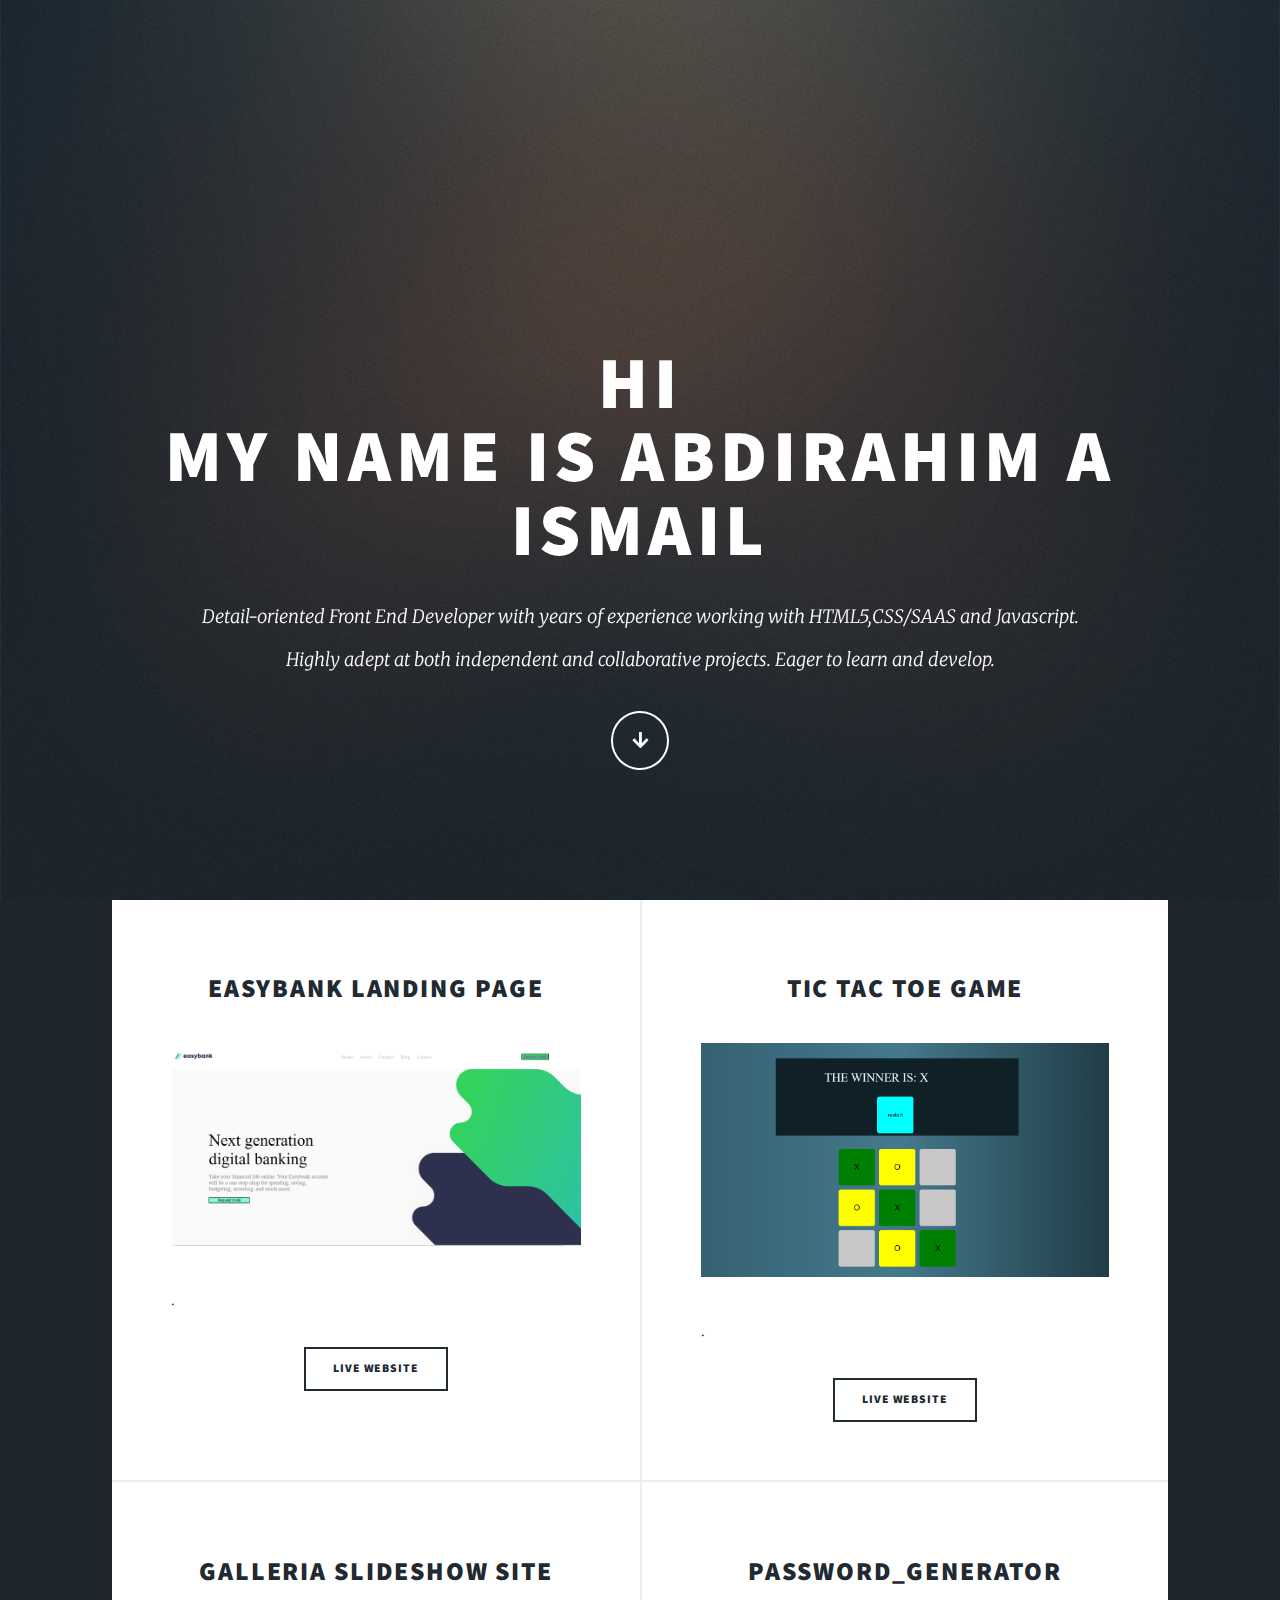
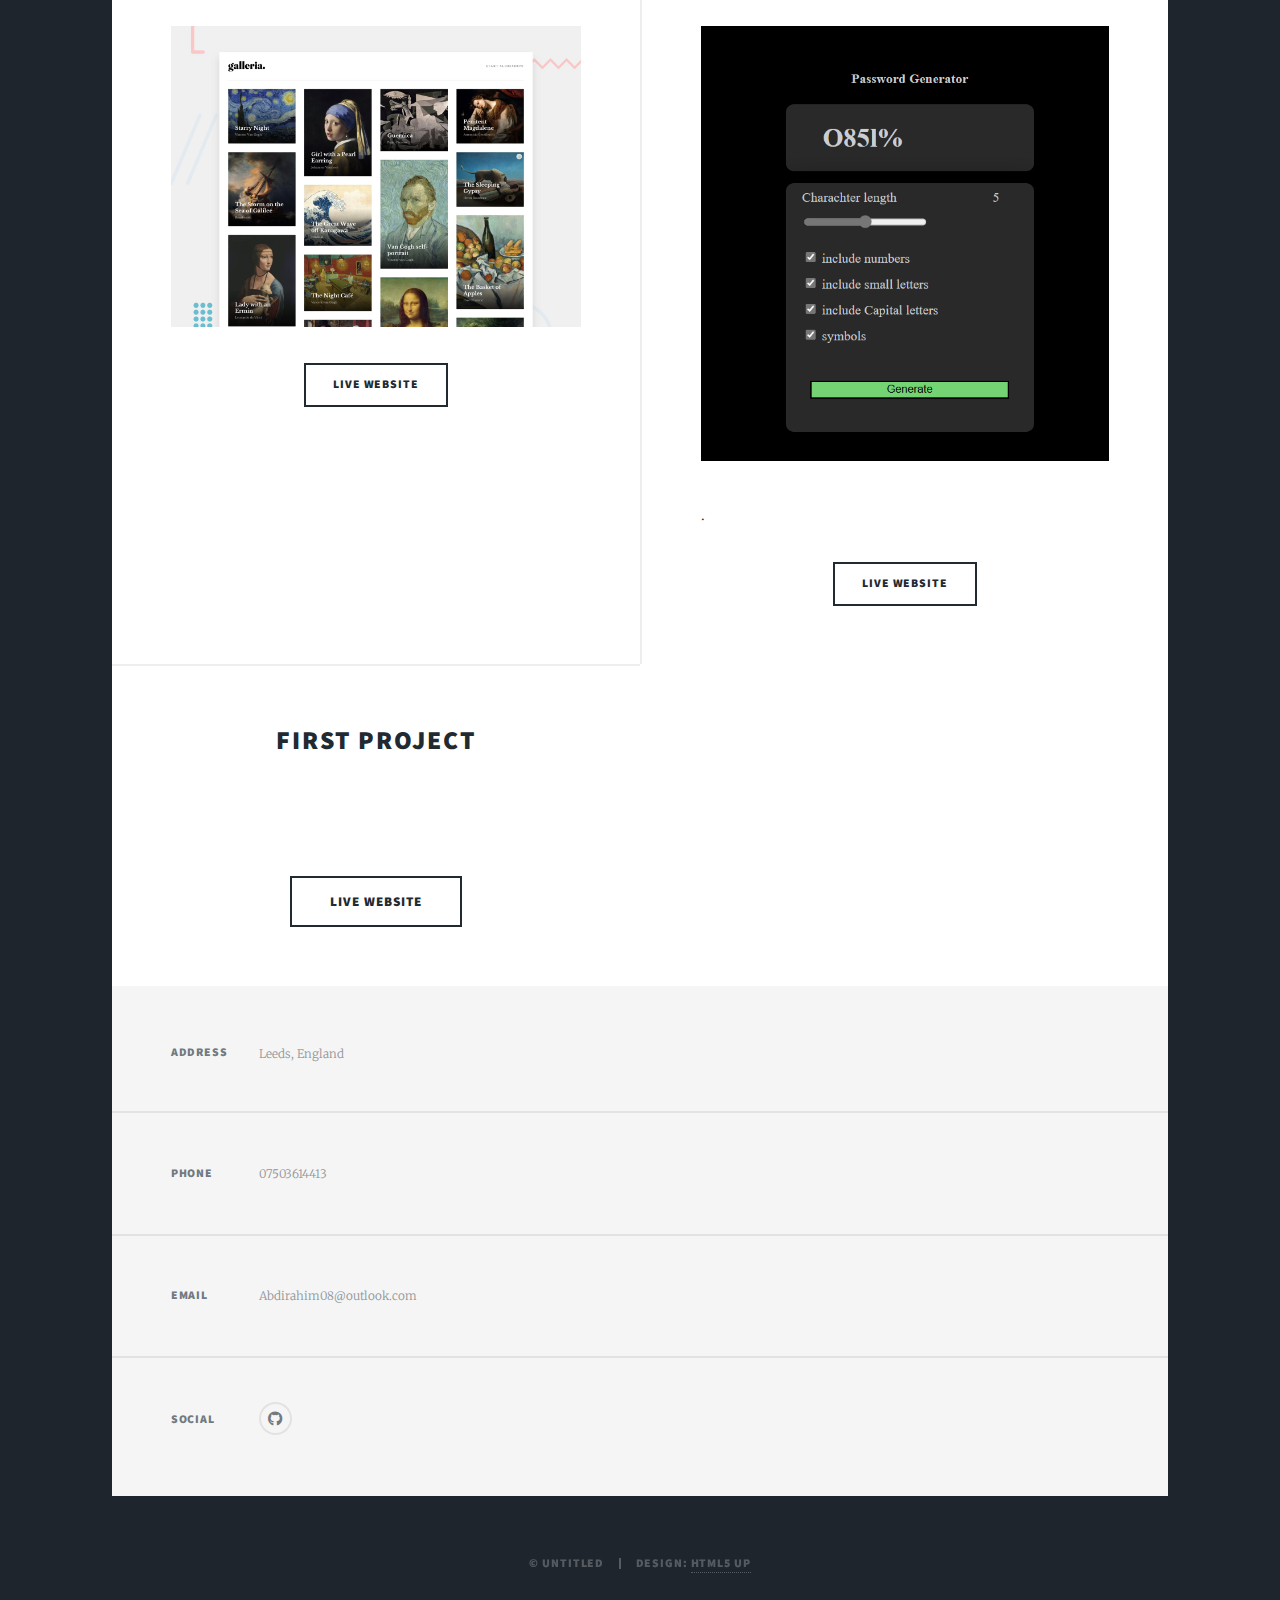
==== commit 454f22c9: "fake" ====
--- a/index.html
+++ b/index.html
@@ -47,7 +47,7 @@
 					<div id="main">
 
 						<!-- Featured Post -->
-							<article class="post featured">
+							<!-- <article class="post featured">
 								<header class="major">
 									
 									<h2><a href= "/Todolist-app/index.html">First Project</a></h2>
@@ -58,7 +58,7 @@
 								<ul class="actions special">
 									<li><a href="/Todolist-app/index.html" class="button large">LIVE WEBSITE</a></li>
 								</ul>
-							</article>
+							</article> -->
 
 						<!-- Posts -->
 							<section class="posts">
@@ -68,7 +68,7 @@
 										<h2><a href="/easybank-landing-page-master/index.html">Easybank landing page</a></h2>
 									</header>
 									<a href="/easybank-landing-page-master/index.html" class="image fit"><img src="/easybanl-landing-img.png" alt="" /></a>
-									<p>`in this website I have only used HTML5 and CSS. It is a nicly orgnized and well layouted website that will make a good landing page for a bank.</p>
+									<p>.</p>
 									<ul class="actions special">
 										<li><a href="/easybank-landing-page-master/index.html" class="button">LIVE WEBSITE</a></li>
 									</ul>
@@ -80,7 +80,7 @@
 										<h2><a href="/Tic-tac-toe/index.html">TIC TAC TOE GAME</a></h2>
 									</header>
 									<a href="/Tic-tac-toe/index.html" class="image fit"><img src="/tic-tac-toe-img.png" alt="" /></a>
-									<p>Donec eget ex magna. Interdum et malesuada fames ac ante ipsum primis in faucibus. Pellentesque venenatis dolor imperdiet dolor mattis sagittis magna etiam.</p>
+									<p>.</p>
 									<ul class="actions special">
 										<li><a href="/Tic-tac-toe/index.html" class="button">LIVE WEBSITE</a></li>
 									</ul>
@@ -93,7 +93,7 @@
 										</a></h2>
 									</header>
 									<a href="/galleria-slideshow-site/galleria-slideshow-site/starter-code/index.html" class="image fit"><img src="/galleria-slideshow-site/galleria-slideshow-site/preview.jpg" alt="" /></a>
-									<p>Donec eget ex magna. Interdum et malesuada fames ac ante ipsum primis in faucibus. Pellentesque venenatis dolor imperdiet dolor mattis sagittis magna etiam.</p>
+									<p></p>
 									<ul class="actions special">
 										<li><a href="/galleria-slideshow-site/galleria-slideshow-site/starter-code/index.html" class="button">LIVE WEBSITE</a></li>
 									</ul>
@@ -104,11 +104,24 @@
 										<h2><a href="/Password_Generator/index.html">Password_Generator</a></h2>
 									</header>
 									<a href="/Password_Generator/index.html" class="image fit"><img src="/passwordgen_img.png" alt="" /></a>
-									<p>Donec eget ex magna. Interdum et malesuada fames ac ante ipsum primis in faucibus. Pellentesque venenatis dolor imperdiet dolor mattis sagittis magna etiam.</p>
+									<p>.</p>
 									<ul class="actions special">
 										<li><a href="/Password_Generator/index.html" class="button">LIVE WEBSITE</a></li>
 									</ul>
 								</article>
+
+									<article class="post featured">
+								<header class="major">
+									
+									<h2><a href= "/todo_list_app/Todolist-app/index.html">First Project</a></h2>
+									<p>										</p>
+								</header>
+								<a href= "/todo_list_app/Todolist-app/index.html" class="image main"><img src="/todo_list_app/Todolist-app/design/desktop-design-light.jpg" alt="" /></a>
+								<ul class="actions special">
+									<li><a href="/todo_list_app/Todolist-app/index.html" class="button large">LIVE WEBSITE</a></li>
+								</ul>
+							</article>
+
 								<!-- <article>
 									<header>
 										<span class="date">April 11, 2017</span>
@@ -136,7 +149,7 @@
 							</section>
 
 						
-
+<!-- gggg -->
 					</div>
 
 				<!-- Footer -->
